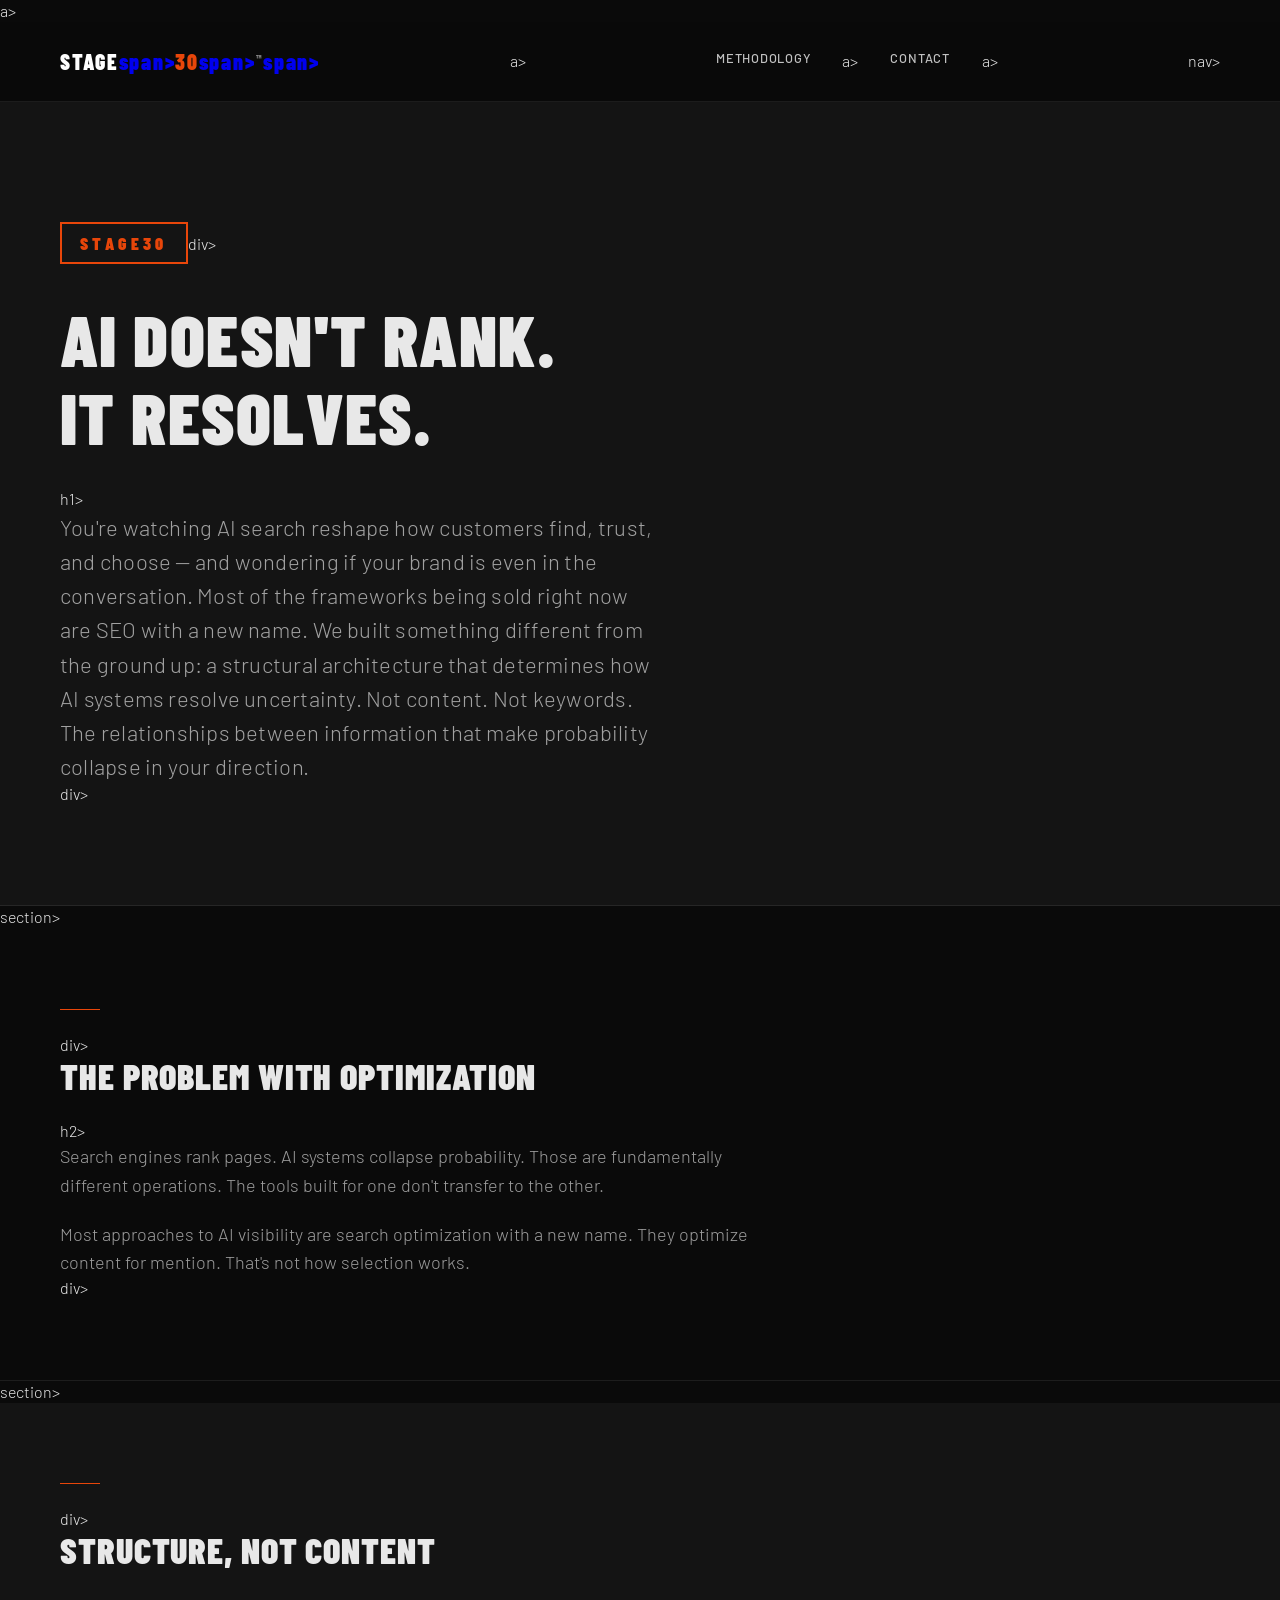
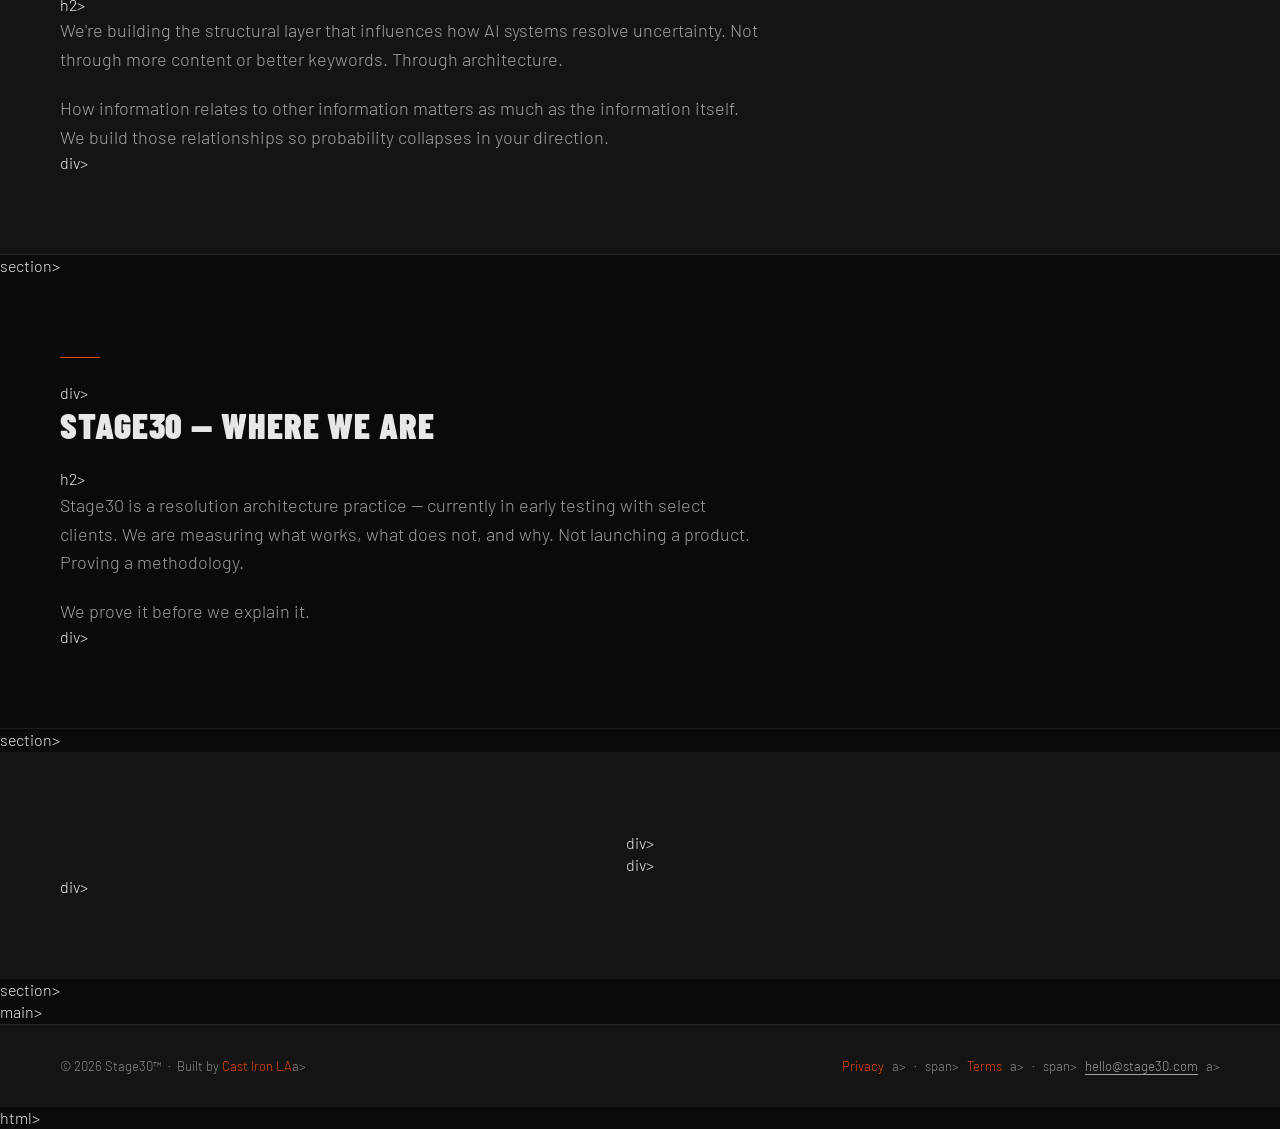
==== index.html @ d172c9cf "Redesign: all-caps headers, Stage30 badge, hero copy rewrite, Klaviyo embed, footer update" ====
<!DOCTYPE html>
<html lang="en">
    <head>
            <meta charset="UTF-8">
                <meta name="google-site-verification" content="HUSlOFa3FoIEU1hRJMU3BFr9PvDUx6UBP4_MHspJ-EI" />
            <meta name="viewport" content="width=device-width, initial-scale=1.0">
            <title>Stage30™ – Resolution Architecture for AI Synthesis</title>
        <meta name="description" content="Stage30™ builds the structural layer that influences how AI systems resolve uncertainty. Not SEO. Not content optimization. Architecture.">
        <meta name="keywords" content="AI synthesis, resolution architecture, AI brand strategy, probability collapse, Stage30">
        <meta property="og:title" content="Stage30™ – Resolution Architecture for AI Synthesis">
        <meta property="og:description" content="We build the structural layer that influences how AI systems resolve uncertainty toward your brand.">
        <meta property="og:type" content="website">
        <meta property="og:url" content="https://stage30.com">
        <meta name="twitter:card" content="summary">
        <meta name="twitter:title" content="Stage30™ – Resolution Architecture for AI Synthesis">
        <meta name="twitter:description" content="We build the structural layer that influences how AI systems resolve uncertainty toward your brand.">
        <link rel="canonical" href="https://stage30.com/">
        <link rel="preconnect" href="https://fonts.googleapis.com">
        <link rel="preconnect" href="https://fonts.gstatic.com" crossorigin>
        <link href="https://fonts.googleapis.com/css2?family=Barlow+Condensed:wght@700;900&family=Barlow:wght@300;400;500;600&display=swap" rel="stylesheet">
        <link rel="stylesheet" href="styles.css">
        <script async type="text/javascript" src="https://static.klaviyo.com/onsite/js/klaviyo.js?company_id=RMXchU"></script>
        <script type="application/ld+json">
            {
                "@context": "https://schema.org",
                "@type": "Organization",
                "name": "Stage30",
                "url": "https://stage30.com",
                "description": "Resolution architecture for AI synthesis. Stage30 builds the structural layer that influences how AI systems resolve uncertainty.",
                "parentOrganization": {
                    "@type": "Organization",
                    "name": "Cast Iron LA",
                    "url": "https://castiron.la"
                }
            }
        </script>
        <style>
                  /* GLOBAL OVERRIDES */
                  h1, h2, h3,
                  .section h2,
                  .signup-inner h2,
                  .hero h1 {
                              text-transform: uppercase;
                  }

                  /* STAGE30 HERO BADGE */
                  .hero-label {
                              font-family: 'Barlow Condensed', sans-serif;
                              font-weight: 900;
                              font-size: 1.1rem;
                              letter-spacing: 0.25em;
                              padding: 7px 18px;
                              border: 2px solid var(--orange);
                              background: transparent;
                              display: inline-block;
                              margin-bottom: 36px;
                              color: var(--orange);
                              text-transform: uppercase;
                  }

                  /* NAV — contrast + uppercase */
                  nav a {
                              color: rgba(255, 255, 255, 0.75) !important;
                              font-weight: 500 !important;
                              letter-spacing: 0.06em !important;
                              text-transform: uppercase !important;
                              font-size: 0.8rem !important;
                  }

                  /* MOBILE — swap condensed font to avoid letter blending */
                  @media (max-width: 768px) {
                              h1, h2, .hero h1, .section h2, .signup-inner h2 {
                                            font-family: 'Barlow', sans-serif;
                                            font-weight: 900;
                                            letter-spacing: 0.04em;
                              }
                              .hero h1 {
                                            font-size: 2.5rem !important;
                              }
                  }

                  /* FOOTER */
                  footer a[href^="mailto"] {
                              color: rgba(255,255,255,0.6);
                              text-decoration: underline;
                              text-underline-offset: 3px;
                  }
                  footer a[href^="mailto"]:hover {
                              color: var(--white);
                  }

                  /* Klaviyo embed wrapper */
                  .klaviyo-embed-wrapper {
                              max-width: 560px;
                              margin: 0 auto;
                  }
                </style>
    </head>
    <body>
            <a href="#main" class="skip-link">Skip to main content</a>a>

            <header>
                        <a href="index.html" class="logo" aria-label="Stage30 home">
                                        <span class="logo-stage">STAGE</span>span><span class="logo-number">30</span>span><span class="logo-tm">™</span>span>
                        </a>a>
                        <nav aria-label="Main navigation">
                                        <a href="methodology.html">Methodology</a>a>
                                        <a href="contact.html">Contact</a>a>
                        </nav>nav>
            </header>

            <main id="main">

                        <!-- HERO -->
                        <section class="hero" aria-labelledby="hero-heading">
                                        <div class="hero-inner">
                                                            <div class="hero-label">STAGE30</div>div>
                                                            <h1 id="hero-heading">AI doesn't rank.<br>It resolves.</h1>h1>
                                                            <p>You're watching AI search reshape how customers find, trust, and choose — and wondering if your brand is even in the conversation. Most of the frameworks being sold right now are SEO with a new name. We built something different from the ground up: a structural architecture that determines how AI systems resolve uncertainty. Not content. Not keywords. The relationships between information that make probability collapse in your direction.</p>
                                        </div>div>
                        </section>section>
            
                    <!-- TENSION -->
                    <section class="section" aria-labelledby="tension-heading">
                                <div class="section-inner">
                                                <div class="accent-line" aria-hidden="true"></div>div>
                                                <h2 id="tension-heading">THE PROBLEM WITH OPTIMIZATION</h2>h2>
                                                <p>Search engines rank pages. AI systems collapse probability. Those are fundamentally different operations. The tools built for one don't transfer to the other.</p>
                                                <p>Most approaches to AI visibility are search optimization with a new name. They optimize content for mention. That's not how selection works.</p>
                                </div>div>
                    </section>section>
            
                    <!-- RESOLUTION -->
                    <section class="section section-dark" aria-labelledby="alleviate-heading">
                                <div class="section-inner">
                                                <div class="accent-line" aria-hidden="true"></div>div>
                                                <h2 id="alleviate-heading">STRUCTURE, NOT CONTENT</h2>h2>
                                                <p>We're building the structural layer that influences how AI systems resolve uncertainty. Not through more content or better keywords. Through architecture.</p>
                                                <p>How information relates to other information matters as much as the information itself. We build those relationships so probability collapses in your direction.</p>
                                </div>div>
                    </section>section>
            
                    <!-- WHERE WE ARE -->
                    <section class="section" aria-labelledby="ground-heading">
                                <div class="section-inner">
                                                <div class="accent-line" aria-hidden="true"></div>div>
                                                <h2 id="ground-heading">STAGE30 — WHERE WE ARE</h2>h2>
                                                <p>Stage30 is a resolution architecture practice — currently in early testing with select clients. We are measuring what works, what does not, and why. Not launching a product. Proving a methodology.</p>
                                                <p>We prove it before we explain it.</p>
                                </div>div>
                    </section>section>
            
                    <!-- SIGNUP -->
                    <section class="signup-section" aria-labelledby="engage-heading">
                                <div class="signup-inner">
                                                <div class="klaviyo-embed-wrapper">
                                                                    <div class="klaviyo-form-RZZZcW"></div>div>
                                                </div>div>
                                </div>div>
                    </section>section>
            
            </main>main>
    
        <footer>
                    <div class="footer-content">
                                    <div>© 2026 Stage30™ &nbsp;·&nbsp; Built by <a href="https://castiron.la" class="footer-link" target="_blank" rel="noopener">Cast Iron LA</a>a></div>
                                <div class="footer-links">
                                                    <a href="privacy.html" class="footer-link">Privacy</a>a>
                                                    <span class="footer-separator">·</span>span>
                                                    <a href="terms.html" class="footer-link">Terms</a>a>
                                                    <span class="footer-separator">·</span>span>
                                                    <a href="mailto:hello@stage30.com" class="footer-link">hello@stage30.com</a>a>
                                </div>
                    </div>
        </footer>

    </body>
</html>html>
                                </div>
        </footer></p></p>
            </header>
    </body>
        </style></title>
    </head>
---- styles.css ----
/* Stage30 - Design System */

* {
    margin: 0;
    padding: 0;
    box-sizing: border-box;
}

:root {
    --black: #0A0A0A;
    --dark-gray: #141414;
    --mid-gray: #1E1E1E;
    --orange: #E8460A;
    --white: #FFFFFF;
    --text-primary: rgba(255, 255, 255, 0.9);
    --text-secondary: rgba(255, 255, 255, 0.6);
    --text-nav: rgba(255, 255, 255, 0.5);
    --border-subtle: rgba(255, 255, 255, 0.08);
    --border-medium: rgba(255, 255, 255, 0.12);
}

body {
    font-family: 'Barlow', sans-serif;
    font-weight: 300;
    background-color: var(--black);
    color: var(--text-primary);
    line-height: 1.4;
    min-height: 100vh;
    display: flex;
    flex-direction: column;
}

/* Header */
header {
    padding: 24px 60px;
    border-bottom: 1px solid var(--border-subtle);
    display: flex;
    justify-content: space-between;
    align-items: center;
    position: sticky;
    top: 0;
    background: rgba(10, 10, 10, 0.95);
    backdrop-filter: blur(10px);
    z-index: 100;
}

.logo {
    font-family: 'Barlow Condensed', sans-serif;
    font-weight: 900;
    font-size: 1.35rem;
    letter-spacing: 0.08em;
    text-decoration: none;
}

.logo-stage {
    color: var(--white);
}

.logo-number {
    color: var(--orange);
}

.logo-tm {
    font-size: 0.45em;
    vertical-align: super;
    color: var(--text-nav);
    margin-left: 1px;
}

nav {
    display: flex;
    gap: 32px;
}

nav a {
    color: var(--text-nav);
    text-decoration: none;
    font-size: 0.875rem;
    font-weight: 400;
    letter-spacing: 0.03em;
    transition: color 0.2s;
}

nav a:hover {
    color: var(--white);
}

/* Hero */
.hero {
    padding: 120px 60px 100px;
    background: var(--dark-gray);
    border-bottom: 1px solid var(--border-subtle);
}

.hero-inner {
    max-width: 1400px;
    margin: 0 auto;
}

.hero-label {
    font-size: 0.75rem;
    font-weight: 400;
    letter-spacing: 0.15em;
    text-transform: uppercase;
    color: var(--orange);
    margin-bottom: 24px;
}

.hero h1 {
    font-family: 'Barlow Condensed', sans-serif;
    font-weight: 900;
    font-size: 4.5rem;
    line-height: 1.08;
    letter-spacing: 0.02em;
    max-width: 900px;
    margin-bottom: 32px;
}

.hero p {
    font-size: 1.375rem;
    font-weight: 300;
    max-width: 600px;
    color: var(--text-secondary);
    line-height: 1.55;
    letter-spacing: 0.01em;
}

/* Sections */
.section {
    padding: 80px 60px;
    border-bottom: 1px solid var(--border-subtle);
}

.section-dark {
    background: var(--dark-gray);
}

.section-inner {
    max-width: 1400px;
    margin: 0 auto;
}

.section h2 {
    font-family: 'Barlow Condensed', sans-serif;
    font-weight: 900;
    font-size: 2.25rem;
    margin-bottom: 24px;
    line-height: 1.1;
    letter-spacing: 0.025em;
}

.section p {
    font-size: 1.125rem;
    font-weight: 300;
    max-width: 700px;
    margin-bottom: 20px;
    color: var(--text-secondary);
    line-height: 1.6;
}

.section p:last-child {
    margin-bottom: 0;
}

/* Content blocks */
.content-block {
    background: var(--mid-gray);
    border: 1px solid var(--border-medium);
    padding: 40px;
    margin-top: 40px;
}

.content-block h3 {
    font-family: 'Barlow', sans-serif;
    font-weight: 400;
    font-size: 1rem;
    text-transform: uppercase;
    letter-spacing: 0.1em;
    margin-bottom: 16px;
    color: var(--white);
}

.content-block p {
    font-size: 1rem;
    color: var(--text-secondary);
}

/* Accent lines */
.accent-line {
    width: 40px;
    height: 1px;
    background: var(--orange);
    margin-bottom: 24px;
}

.accent-line-wide {
    width: 60px;
    height: 1px;
    background: rgba(255, 255, 255, 0.15);
    margin-bottom: 24px;
}

.section-rule {
    width: 100%;
    max-width: 1400px;
    margin: 0 auto;
    height: 1px;
    background: linear-gradient(90deg, var(--orange) 40px, var(--border-subtle) 40px);
}

/* Signup */
.signup-section {
    padding: 80px 60px;
    background: var(--dark-gray);
}

.signup-inner {
    max-width: 600px;
    margin: 0 auto;
    text-align: center;
}

.signup-inner h2 {
    font-family: 'Barlow Condensed', sans-serif;
    font-weight: 900;
    font-size: 2.25rem;
    margin-bottom: 16px;
    letter-spacing: 0.025em;
}

.signup-inner p {
    font-size: 1.125rem;
    color: var(--text-secondary);
    margin-bottom: 32px;
    max-width: none;
}

.signup-form {
    display: flex;
    gap: 12px;
    max-width: 500px;
    margin: 0 auto;
}

.signup-form input[type="email"] {
    flex: 1;
    padding: 14px 20px;
    background: var(--mid-gray);
    border: 1px solid var(--border-medium);
    color: var(--white);
    font-family: 'Barlow', sans-serif;
    font-size: 1rem;
    font-weight: 300;
    outline: none;
    transition: border-color 0.2s, background 0.2s;
}

.signup-form input[type="email"]::placeholder {
    color: var(--text-nav);
}

.signup-form input[type="email"]:focus {
    border-color: var(--orange);
    background: rgba(30, 30, 30, 0.8);
}

.signup-form button {
    padding: 14px 28px;
    background: var(--orange);
    color: var(--white);
    border: none;
    font-family: 'Barlow Condensed', sans-serif;
    font-weight: 900;
    font-size: 1rem;
    letter-spacing: 0.05em;
    text-transform: uppercase;
    cursor: pointer;
    transition: opacity 0.2s;
}

.signup-form button:hover {
    opacity: 0.85;
}

/* Footer */
footer {
    padding: 32px 60px;
    border-top: 1px solid var(--border-subtle);
    font-size: 0.8125rem;
    color: var(--text-nav);
    background: var(--dark-gray);
}

.footer-content {
    max-width: 1400px;
    margin: 0 auto;
    display: flex;
    justify-content: space-between;
    align-items: center;
}

.footer-link {
    color: var(--orange);
    text-decoration: none;
    transition: opacity 0.2s;
}

.footer-link:hover {
    opacity: 0.7;
}

/* Grid layout */
.grid-2 {
    display: grid;
    grid-template-columns: 1fr 1fr;
    gap: 32px;
    margin-top: 40px;
}

.grid-3 {
    display: grid;
    grid-template-columns: 1fr 1fr 1fr;
    gap: 24px;
    margin-top: 40px;
}

/* Orange accent text */
.accent {
    color: var(--orange);
}

/* Responsive */
@media (max-width: 768px) {
    header {
        padding: 20px 24px;
    }

    nav {
        gap: 20px;
    }

    nav a {
        font-size: 0.8125rem;
    }

    .hero {
        padding: 80px 24px 60px;
    }

    .hero h1 {
        font-size: 2.75rem;
    }

    .hero p {
        font-size: 1.125rem;
    }

    .section {
        padding: 60px 24px;
    }

    .section h2 {
        font-size: 1.75rem;
    }

    .signup-section {
        padding: 60px 24px;
    }

    .signup-form {
        flex-direction: column;
    }

    .grid-2 {
        grid-template-columns: 1fr;
    }

    .grid-3 {
        grid-template-columns: 1fr;
    }

    footer {
        padding: 24px;
    }

    .footer-content {
        flex-direction: column;
        align-items: flex-start;
        gap: 16px;
    }
}


/* Accessibility */
.skip-link {
    position: absolute;
    top: -40px;
    left: 0;
    background: var(--orange);
    color: var(--white);
    padding: 8px 16px;
    z-index: 200;
    font-size: 0.875rem;
    text-decoration: none;
    transition: top 0.2s;
}

.skip-link:focus {
    top: 0;
}

*:focus-visible {
    outline: 2px solid var(--orange);
    outline-offset: 2px;
}

a:focus-visible,
button:focus-visible,
input:focus-visible {
    outline: 2px solid var(--orange);
    outline-offset: 2px;
}

/* Footer links row */
.footer-links {
    display: flex;
    gap: 8px;
    align-items: center;
}

.footer-separator {
    color: var(--text-nav);
}

/* Reduced motion */
@media (prefers-reduced-motion: reduce) {
    * {
        transition: none !important;
        animation: none !important;
    }
}


/* Screen reader only */
.sr-only {
    position: absolute;
    width: 1px;
    height: 1px;
    padding: 0;
    margin: -1px;
    overflow: hidden;
    clip: rect(0, 0, 0, 0);
    white-space: nowrap;
    border: 0;
}
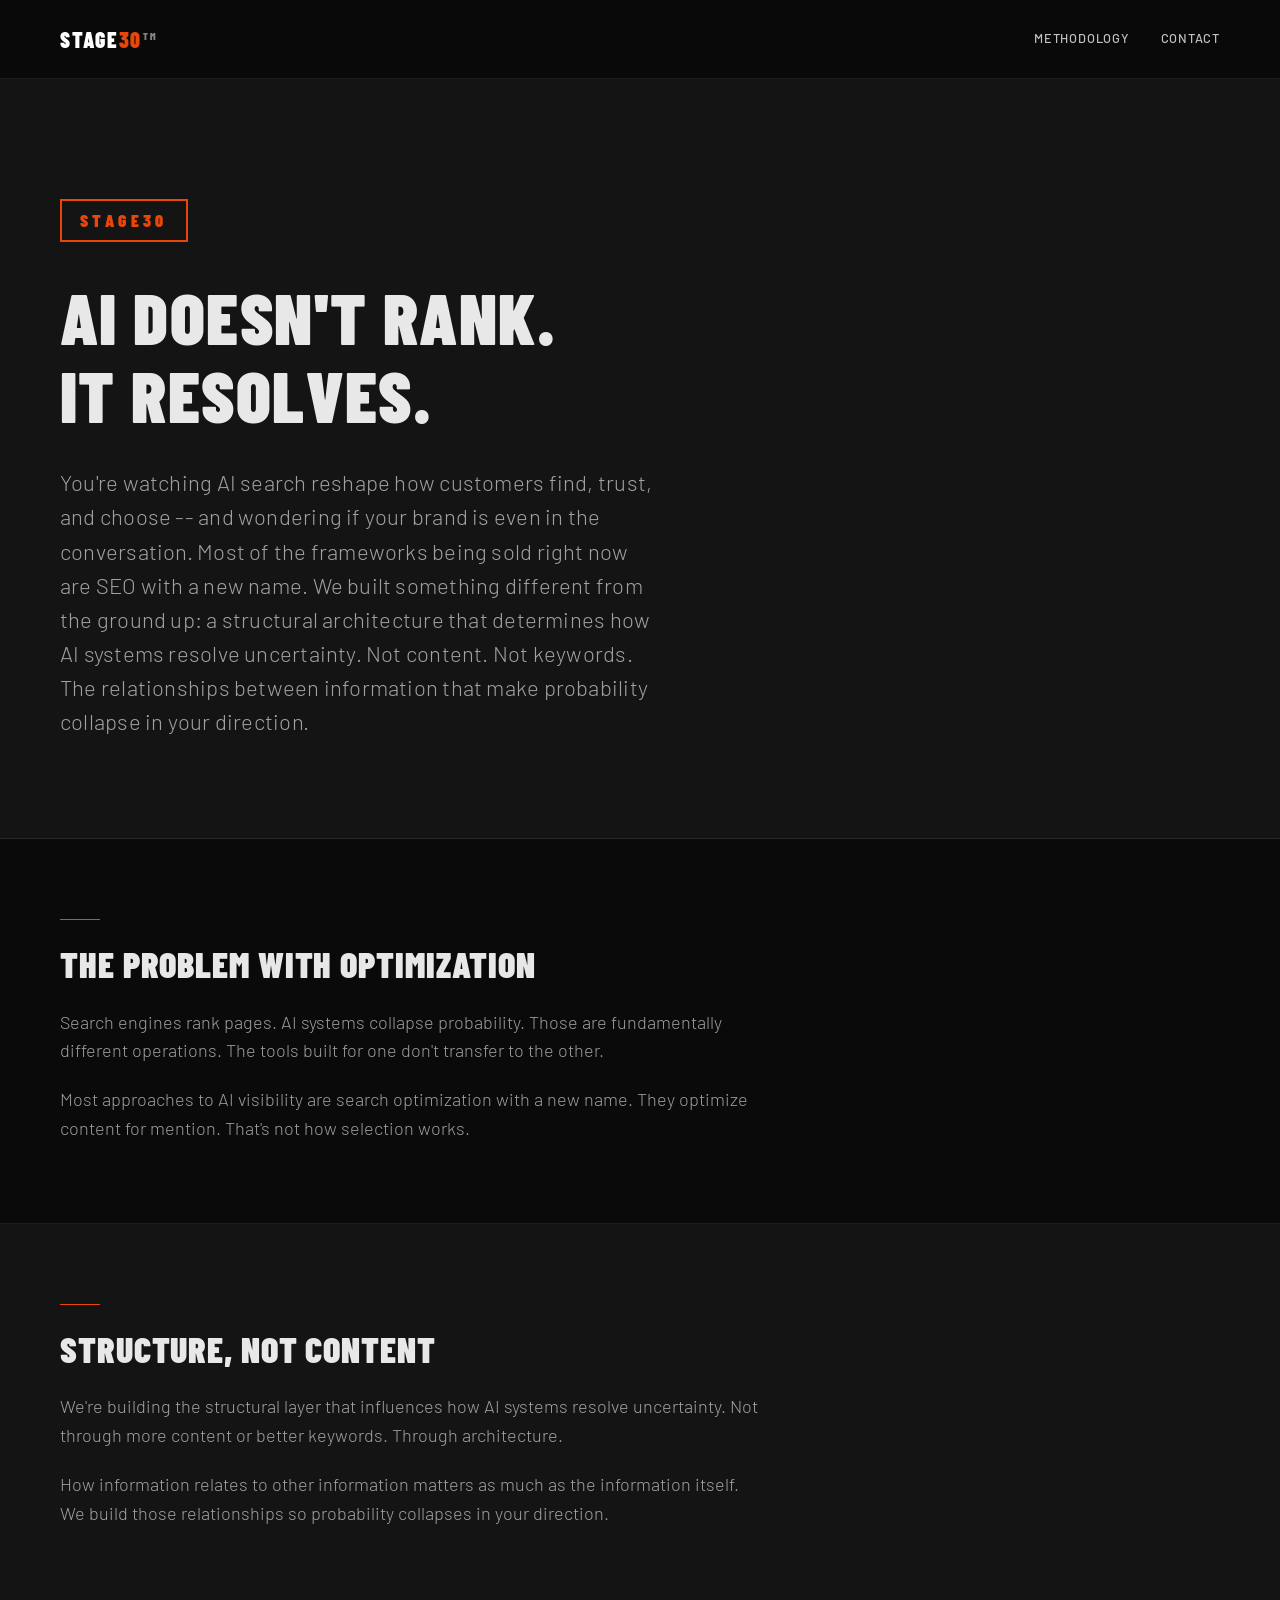
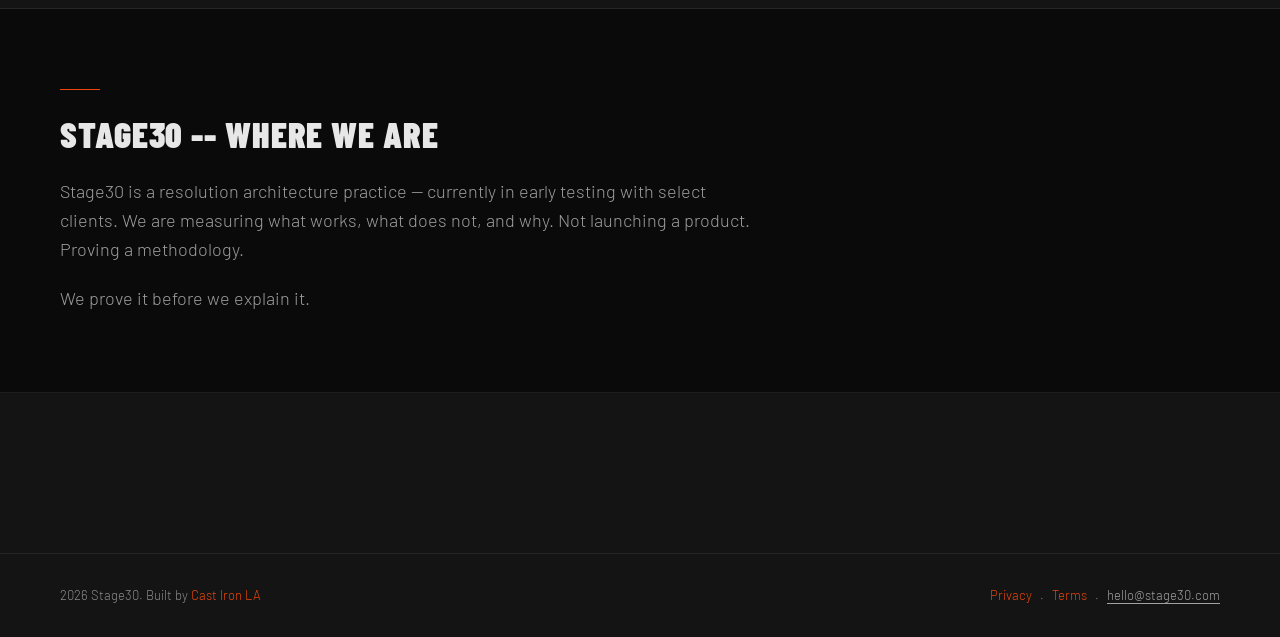
==== commit 97c9b12b: "Complete index.html: hero copy rewrite, all-caps, Stage30 badge, Klaviyo embed" ====
--- a/index.html
+++ b/index.html
@@ -1,184 +1,139 @@
 <!DOCTYPE html>
 <html lang="en">
-    <head>
-            <meta charset="UTF-8">
-                <meta name="google-site-verification" content="HUSlOFa3FoIEU1hRJMU3BFr9PvDUx6UBP4_MHspJ-EI" />
+<head>
+    <meta charset="UTF-8">
+        <meta name="google-site-verification" content="HUSlOFa3FoIEU1hRJMU3BFr9PvDUx6UBP4_MHspJ-EI" />
             <meta name="viewport" content="width=device-width, initial-scale=1.0">
-            <title>Stage30™ – Resolution Architecture for AI Synthesis</title>
-        <meta name="description" content="Stage30™ builds the structural layer that influences how AI systems resolve uncertainty. Not SEO. Not content optimization. Architecture.">
-        <meta name="keywords" content="AI synthesis, resolution architecture, AI brand strategy, probability collapse, Stage30">
-        <meta property="og:title" content="Stage30™ – Resolution Architecture for AI Synthesis">
-        <meta property="og:description" content="We build the structural layer that influences how AI systems resolve uncertainty toward your brand.">
-        <meta property="og:type" content="website">
-        <meta property="og:url" content="https://stage30.com">
-        <meta name="twitter:card" content="summary">
-        <meta name="twitter:title" content="Stage30™ – Resolution Architecture for AI Synthesis">
-        <meta name="twitter:description" content="We build the structural layer that influences how AI systems resolve uncertainty toward your brand.">
-        <link rel="canonical" href="https://stage30.com/">
-        <link rel="preconnect" href="https://fonts.googleapis.com">
-        <link rel="preconnect" href="https://fonts.gstatic.com" crossorigin>
-        <link href="https://fonts.googleapis.com/css2?family=Barlow+Condensed:wght@700;900&family=Barlow:wght@300;400;500;600&display=swap" rel="stylesheet">
-        <link rel="stylesheet" href="styles.css">
-        <script async type="text/javascript" src="https://static.klaviyo.com/onsite/js/klaviyo.js?company_id=RMXchU"></script>
-        <script type="application/ld+json">
-            {
-                "@context": "https://schema.org",
-                "@type": "Organization",
-                "name": "Stage30",
-                "url": "https://stage30.com",
-                "description": "Resolution architecture for AI synthesis. Stage30 builds the structural layer that influences how AI systems resolve uncertainty.",
-                "parentOrganization": {
-                    "@type": "Organization",
-                    "name": "Cast Iron LA",
-                    "url": "https://castiron.la"
-                }
-            }
-        </script>
-        <style>
-                  /* GLOBAL OVERRIDES */
-                  h1, h2, h3,
-                  .section h2,
-                  .signup-inner h2,
-                  .hero h1 {
-                              text-transform: uppercase;
-                  }
-
-                  /* STAGE30 HERO BADGE */
-                  .hero-label {
-                              font-family: 'Barlow Condensed', sans-serif;
-                              font-weight: 900;
-                              font-size: 1.1rem;
-                              letter-spacing: 0.25em;
-                              padding: 7px 18px;
-                              border: 2px solid var(--orange);
-                              background: transparent;
-                              display: inline-block;
-                              margin-bottom: 36px;
-                              color: var(--orange);
-                              text-transform: uppercase;
-                  }
-
-                  /* NAV — contrast + uppercase */
-                  nav a {
-                              color: rgba(255, 255, 255, 0.75) !important;
-                              font-weight: 500 !important;
-                              letter-spacing: 0.06em !important;
-                              text-transform: uppercase !important;
-                              font-size: 0.8rem !important;
-                  }
-
-                  /* MOBILE — swap condensed font to avoid letter blending */
-                  @media (max-width: 768px) {
-                              h1, h2, .hero h1, .section h2, .signup-inner h2 {
-                                            font-family: 'Barlow', sans-serif;
-                                            font-weight: 900;
-                                            letter-spacing: 0.04em;
-                              }
-                              .hero h1 {
-                                            font-size: 2.5rem !important;
-                              }
-                  }
-
-                  /* FOOTER */
-                  footer a[href^="mailto"] {
-                              color: rgba(255,255,255,0.6);
-                              text-decoration: underline;
-                              text-underline-offset: 3px;
-                  }
-                  footer a[href^="mailto"]:hover {
-                              color: var(--white);
-                  }
-
-                  /* Klaviyo embed wrapper */
-                  .klaviyo-embed-wrapper {
-                              max-width: 560px;
-                              margin: 0 auto;
-                  }
-                </style>
-    </head>
-    <body>
-            <a href="#main" class="skip-link">Skip to main content</a>a>
-
-            <header>
-                        <a href="index.html" class="logo" aria-label="Stage30 home">
-                                        <span class="logo-stage">STAGE</span>span><span class="logo-number">30</span>span><span class="logo-tm">™</span>span>
-                        </a>a>
-                        <nav aria-label="Main navigation">
-                                        <a href="methodology.html">Methodology</a>a>
-                                        <a href="contact.html">Contact</a>a>
-                        </nav>nav>
-            </header>
-
-            <main id="main">
-
-                        <!-- HERO -->
-                        <section class="hero" aria-labelledby="hero-heading">
-                                        <div class="hero-inner">
-                                                            <div class="hero-label">STAGE30</div>div>
-                                                            <h1 id="hero-heading">AI doesn't rank.<br>It resolves.</h1>h1>
-                                                            <p>You're watching AI search reshape how customers find, trust, and choose — and wondering if your brand is even in the conversation. Most of the frameworks being sold right now are SEO with a new name. We built something different from the ground up: a structural architecture that determines how AI systems resolve uncertainty. Not content. Not keywords. The relationships between information that make probability collapse in your direction.</p>
-                                        </div>div>
-                        </section>section>
-            
-                    <!-- TENSION -->
-                    <section class="section" aria-labelledby="tension-heading">
-                                <div class="section-inner">
-                                                <div class="accent-line" aria-hidden="true"></div>div>
-                                                <h2 id="tension-heading">THE PROBLEM WITH OPTIMIZATION</h2>h2>
-                                                <p>Search engines rank pages. AI systems collapse probability. Those are fundamentally different operations. The tools built for one don't transfer to the other.</p>
-                                                <p>Most approaches to AI visibility are search optimization with a new name. They optimize content for mention. That's not how selection works.</p>
-                                </div>div>
-                    </section>section>
-            
-                    <!-- RESOLUTION -->
-                    <section class="section section-dark" aria-labelledby="alleviate-heading">
-                                <div class="section-inner">
-                                                <div class="accent-line" aria-hidden="true"></div>div>
-                                                <h2 id="alleviate-heading">STRUCTURE, NOT CONTENT</h2>h2>
-                                                <p>We're building the structural layer that influences how AI systems resolve uncertainty. Not through more content or better keywords. Through architecture.</p>
-                                                <p>How information relates to other information matters as much as the information itself. We build those relationships so probability collapses in your direction.</p>
-                                </div>div>
-                    </section>section>
-            
-                    <!-- WHERE WE ARE -->
-                    <section class="section" aria-labelledby="ground-heading">
-                                <div class="section-inner">
-                                                <div class="accent-line" aria-hidden="true"></div>div>
-                                                <h2 id="ground-heading">STAGE30 — WHERE WE ARE</h2>h2>
-                                                <p>Stage30 is a resolution architecture practice — currently in early testing with select clients. We are measuring what works, what does not, and why. Not launching a product. Proving a methodology.</p>
-                                                <p>We prove it before we explain it.</p>
-                                </div>div>
-                    </section>section>
-            
-                    <!-- SIGNUP -->
-                    <section class="signup-section" aria-labelledby="engage-heading">
-                                <div class="signup-inner">
-                                                <div class="klaviyo-embed-wrapper">
-                                                                    <div class="klaviyo-form-RZZZcW"></div>div>
-                                                </div>div>
-                                </div>div>
-                    </section>section>
-            
-            </main>main>
-    
-        <footer>
-                    <div class="footer-content">
-                                    <div>© 2026 Stage30™ &nbsp;·&nbsp; Built by <a href="https://castiron.la" class="footer-link" target="_blank" rel="noopener">Cast Iron LA</a>a></div>
-                                <div class="footer-links">
-                                                    <a href="privacy.html" class="footer-link">Privacy</a>a>
-                                                    <span class="footer-separator">·</span>span>
-                                                    <a href="terms.html" class="footer-link">Terms</a>a>
-                                                    <span class="footer-separator">·</span>span>
-                                                    <a href="mailto:hello@stage30.com" class="footer-link">hello@stage30.com</a>a>
-                                </div>
-                    </div>
-        </footer>
-
-    </body>
-</html>html>
-                                </div>
-        </footer></p></p>
-            </header>
-    </body>
-        </style></title>
-    </head>
+                <title>Stage30 - Resolution Architecture for AI Synthesis</title>
+                    <meta name="description" content="Stage30 builds the structural layer that influences how AI systems resolve uncertainty. Not SEO. Not content optimization. Architecture.">
+                        <meta name="keywords" content="AI synthesis, resolution architecture, AI brand strategy, probability collapse, Stage30">
+                            <meta property="og:title" content="Stage30 - Resolution Architecture for AI Synthesis">
+                                <meta property="og:description" content="We build the structural layer that influences how AI systems resolve uncertainty toward your brand.">
+                                    <meta property="og:type" content="website">
+                                        <meta property="og:url" content="https://stage30.com">
+                                            <meta name="twitter:card" content="summary">
+                                                <meta name="twitter:title" content="Stage30 - Resolution Architecture for AI Synthesis">
+                                                    <meta name="twitter:description" content="We build the structural layer that influences how AI systems resolve uncertainty toward your brand.">
+                                                        <link rel="canonical" href="https://stage30.com/">
+                                                            <link rel="preconnect" href="https://fonts.googleapis.com">
+                                                                <link rel="preconnect" href="https://fonts.gstatic.com" crossorigin>
+                                                                    <link href="https://fonts.googleapis.com/css2?family=Barlow+Condensed:wght@700;900&family=Barlow:wght@300;400;500;600&display=swap" rel="stylesheet">
+                                                                        <link rel="stylesheet" href="styles.css">
+                                                                            <script async type="text/javascript" src="https://static.klaviyo.com/onsite/js/klaviyo.js?company_id=RMXchU"></script>
+                                                                                <script type="application/ld+json">
+                                                                                    {
+                                                                                            "@context": "https://schema.org",
+                                                                                                    "@type": "Organization",
+                                                                                                            "name": "Stage30",
+                                                                                                                    "url": "https://stage30.com",
+                                                                                                                            "description": "Resolution architecture for AI synthesis.",
+                                                                                                                                    "parentOrganization": {
+                                                                                                                                                "@type": "Organization",
+                                                                                                                                                            "name": "Cast Iron LA",
+                                                                                                                                                                        "url": "https://castiron.la"
+                                                                                                                                                                                }
+                                                                                                                                                                                    }
+                                                                                                                                                                                        </script>
+                                                                                                                                                                                            <style>
+                                                                                                                                                                                                  h1, h2, h3, .section h2, .signup-inner h2, .hero h1 { text-transform: uppercase; }
+                                                                                                                                                                                                        .hero-label {
+                                                                                                                                                                                                                font-family: 'Barlow Condensed', sans-serif;
+                                                                                                                                                                                                                        font-weight: 900;
+                                                                                                                                                                                                                                font-size: 1.1rem;
+                                                                                                                                                                                                                                        letter-spacing: 0.25em;
+                                                                                                                                                                                                                                                padding: 7px 18px;
+                                                                                                                                                                                                                                                        border: 2px solid var(--orange);
+                                                                                                                                                                                                                                                                background: transparent;
+                                                                                                                                                                                                                                                                        display: inline-block;
+                                                                                                                                                                                                                                                                                margin-bottom: 36px;
+                                                                                                                                                                                                                                                                                        color: var(--orange);
+                                                                                                                                                                                                                                                                                                text-transform: uppercase;
+                                                                                                                                                                                                                                                                                                      }
+                                                                                                                                                                                                                                                                                                            nav a {
+                                                                                                                                                                                                                                                                                                                    color: rgba(255,255,255,0.75) !important;
+                                                                                                                                                                                                                                                                                                                            font-weight: 500 !important;
+                                                                                                                                                                                                                                                                                                                                    letter-spacing: 0.06em !important;
+                                                                                                                                                                                                                                                                                                                                            text-transform: uppercase !important;
+                                                                                                                                                                                                                                                                                                                                                    font-size: 0.8rem !important;
+                                                                                                                                                                                                                                                                                                                                                          }
+                                                                                                                                                                                                                                                                                                                                                                @media (max-width: 768px) {
+                                                                                                                                                                                                                                                                                                                                                                        h1, h2, .hero h1, .section h2, .signup-inner h2 {
+                                                                                                                                                                                                                                                                                                                                                                                  font-family: 'Barlow', sans-serif;
+                                                                                                                                                                                                                                                                                                                                                                                            font-weight: 900;
+                                                                                                                                                                                                                                                                                                                                                                                                      letter-spacing: 0.04em;
+                                                                                                                                                                                                                                                                                                                                                                                                              }
+                                                                                                                                                                                                                                                                                                                                                                                                                      .hero h1 { font-size: 2.5rem !important; }
+                                                                                                                                                                                                                                                                                                                                                                                                                            }
+                                                                                                                                                                                                                                                                                                                                                                                                                                  footer a[href^="mailto"] {
+                                                                                                                                                                                                                                                                                                                                                                                                                                          color: rgba(255,255,255,0.6);
+                                                                                                                                                                                                                                                                                                                                                                                                                                                  text-decoration: underline;
+                                                                                                                                                                                                                                                                                                                                                                                                                                                          text-underline-offset: 3px;
+                                                                                                                                                                                                                                                                                                                                                                                                                                                                }
+                                                                                                                                                                                                                                                                                                                                                                                                                                                                      .klaviyo-embed-wrapper { max-width: 560px; margin: 0 auto; }
+                                                                                                                                                                                                                                                                                                                                                                                                                                                                          </style>
+                                                                                                                                                                                                                                                                                                                                                                                                                                                                          </head>
+                                                                                                                                                                                                                                                                                                                                                                                                                                                                          <body>
+                                                                                                                                                                                                                                                                                                                                                                                                                                                                              <a href="#main" class="skip-link">Skip to main content</a>
+                                                                                                                                                                                                                                                                                                                                                                                                                                                                                  <header>
+                                                                                                                                                                                                                                                                                                                                                                                                                                                                                          <a href="index.html" class="logo" aria-label="Stage30 home">
+                                                                                                                                                                                                                                                                                                                                                                                                                                                                                                      <span class="logo-stage">STAGE</span><span class="logo-number">30</span><span class="logo-tm">TM</span>
+                                                                                                                                                                                                                                                                                                                                                                                                                                                                                                              </a>
+                                                                                                                                                                                                                                                                                                                                                                                                                                                                                                                      <nav aria-label="Main navigation">
+                                                                                                                                                                                                                                                                                                                                                                                                                                                                                                                                  <a href="methodology.html">Methodology</a>
+                                                                                                                                                                                                                                                                                                                                                                                                                                                                                                                                              <a href="contact.html">Contact</a>
+                                                                                                                                                                                                                                                                                                                                                                                                                                                                                                                                                      </nav>
+                                                                                                                                                                                                                                                                                                                                                                                                                                                                                                                                                          </header>
+                                                                                                                                                                                                                                                                                                                                                                                                                                                                                                                                                              <main id="main">
+                                                                                                                                                                                                                                                                                                                                                                                                                                                                                                                                                                      <section class="hero" aria-labelledby="hero-heading">
+                                                                                                                                                                                                                                                                                                                                                                                                                                                                                                                                                                                  <div class="hero-inner">
+                                                                                                                                                                                                                                                                                                                                                                                                                                                                                                                                                                                                  <div class="hero-label">STAGE30</div>
+                                                                                                                                                                                                                                                                                                                                                                                                                                                                                                                                                                                                                  <h1 id="hero-heading">AI doesn't rank.<br>It resolves.</h1>
+                                                                                                                                                                                                                                                                                                                                                                                                                                                                                                                                                                                                                                  <p>You're watching AI search reshape how customers find, trust, and choose -- and wondering if your brand is even in the conversation. Most of the frameworks being sold right now are SEO with a new name. We built something different from the ground up: a structural architecture that determines how AI systems resolve uncertainty. Not content. Not keywords. The relationships between information that make probability collapse in your direction.</p>
+                                                                                                                                                                                                                                                                                                                                                                                                                                                                                                                                                                                                                                              </div>
+                                                                                                                                                                                                                                                                                                                                                                                                                                                                                                                                                                                                                                                      </section>
+                                                                                                                                                                                                                                                                                                                                                                                                                                                                                                                                                                                                                                                              <section class="section" aria-labelledby="tension-heading">
+                                                                                                                                                                                                                                                                                                                                                                                                                                                                                                                                                                                                                                                                          <div class="section-inner">
+                                                                                                                                                                                                                                                                                                                                                                                                                                                                                                                                                                                                                                                                                          <div class="accent-line" aria-hidden="true"></div>
+                                                                                                                                                                                                                                                                                                                                                                                                                                                                                                                                                                                                                                                                                                          <h2 id="tension-heading">THE PROBLEM WITH OPTIMIZATION</h2>
+                                                                                                                                                                                                                                                                                                                                                                                                                                                                                                                                                                                                                                                                                                                          <p>Search engines rank pages. AI systems collapse probability. Those are fundamentally different operations. The tools built for one don't transfer to the other.</p>
+                                                                                                                                                                                                                                                                                                                                                                                                                                                                                                                                                                                                                                                                                                                                          <p>Most approaches to AI visibility are search optimization with a new name. They optimize content for mention. That's not how selection works.</p>
+                                                                                                                                                                                                                                                                                                                                                                                                                                                                                                                                                                                                                                                                                                                                                      </div>
+                                                                                                                                                                                                                                                                                                                                                                                                                                                                                                                                                                                                                                                                                                                                                              </section>
+                                                                                                                                                                                                                                                                                                                                                                                                                                                                                                                                                                                                                                                                                                                                                                      <section class="section section-dark" aria-labelledby="alleviate-heading">
+                                                                                                                                                                                                                                                                                                                                                                                                                                                                                                                                                                                                                                                                                                                                                                                  <div class="section-inner">
+                                                                                                                                                                                                                                                                                                                                                                                                                                                                                                                                                                                                                                                                                                                                                                                                  <div class="accent-line" aria-hidden="true"></div>
+                                                                                                                                                                                                                                                                                                                                                                                                                                                                                                                                                                                                                                                                                                                                                                                                                  <h2 id="alleviate-heading">STRUCTURE, NOT CONTENT</h2>
+                                                                                                                                                                                                                                                                                                                                                                                                                                                                                                                                                                                                                                                                                                                                                                                                                                  <p>We're building the structural layer that influences how AI systems resolve uncertainty. Not through more content or better keywords. Through architecture.</p>
+                                                                                                                                                                                                                                                                                                                                                                                                                                                                                                                                                                                                                                                                                                                                                                                                                                                  <p>How information relates to other information matters as much as the information itself. We build those relationships so probability collapses in your direction.</p>
+                                                                                                                                                                                                                                                                                                                                                                                                                                                                                                                                                                                                                                                                                                                                                                                                                                                              </div>
+                                                                                                                                                                                                                                                                                                                                                                                                                                                                                                                                                                                                                                                                                                                                                                                                                                                                      </section>
+                                                                                                                                                                                                                                                                                                                                                                                                                                                                                                                                                                                                                                                                                                                                                                                                                                                                              <section class="section" aria-labelledby="ground-heading">
+                                                                                                                                                                                                                                                                                                                                                                                                                                                                                                                                                                                                                                                                                                                                                                                                                                                                                          <div class="section-inner">
+                                                                                                                                                                                                                                                                                                                                                                                                                                                                                                                                                                                                                                                                                                                                                                                                                                                                                                          <div class="accent-line" aria-hidden="true"></div>
+                                                                                                                                                                                                                                                                                                                                                                                                                                                                                                                                                                                                                                                                                                                                                                                                                                                                                                                          <h2 id="ground-heading">STAGE30 -- WHERE WE ARE</h2>
+                                                                                                                                                                                                                                                                                                                                                                                                                                                                                                                                                                                                                                                                                                                                                                                                                                                                                                                                          <p>Stage30 is a resolution architecture practice -- currently in early testing with select clients. We are measuring what works, what does not, and why. Not launching a product. Proving a methodology.</p>
+                                                                                                                                                                                                                                                                                                                                                                                                                                                                                                                                                                                                                                                                                                                                                                                                                                                                                                                                                          <p>We prove it before we explain it.</p>
+                                                                                                                                                                                                                                                                                                                                                                                                                                                                                                                                                                                                                                                                                                                                                                                                                                                                                                                                                                      </div>
+                                                                                                                                                                                                                                                                                                                                                                                                                                                                                                                                                                                                                                                                                                                                                                                                                                                                                                                                                                              </section>
+                                                                                                                                                                                                                                                                                                                                                                                                                                                                                                                                                                                                                                                                                                                                                                                                                                                                                                                                                                                      <section class="signup-section" aria-labelledby="engage-heading">
+                                                                                                                                                                                                                                                                                                                                                                                                                                                                                                                                                                                                                                                                                                                                                                                                                                                                                                                                                                                                  <div class="signup-inner">
+                                                                                                                                                                                                                                                                                                                                                                                                                                                                                                                                                                                                                                                                                                                                                                                                                                                                                                                                                                                                                  <div class="klaviyo-embed-wrapper">
+                                                                                                                                                                                                                                                                                                                                                                                                                                                                                                                                                                                                                                                                                                                                                                                                                                                                                                                                                                                                                                      <div class="klaviyo-form-RZZZcW"></div>
+                                                                                                                                                                                                                                                                                                                                                                                                                                                                                                                                                                                                                                                                                                                                                                                                                                                                                                                                                                                                                                                      </div>
+                                                                                                                                                                                                                                                                                                                                                                                                                                                                                                                                                                                                                                                                                                                                                                                                                                                                                                                                                                                                                                                                  </div>
+                                                                                                                                                                                                                                                                                                                                                                                                                                                                                                                                                                                                                                                                                                                                                                                                                                                                                                                                                                                                                                                                          </section>
+                                                                                                                                                                                                                                                                                                                                                                                                                                                                                                                                                                                                                                                                                                                                                                                                                                                                                                                                                                                                                                                                              </main>
+                                                                                                                                                                                                                                                                                                                                                                                                                                                                                                                                                                                                                                                                                                                                                                                                                                                                                                                                                                                                                                                                                  <footer>
+                                                                                                                                                                                                                                                                                                                                                                                                                                                                                                                                                                                                                                                                                                                                                                                                                                                                                                                                                                                                                                                                                          <div class="footer-content">
+                                                                                                                                                                                                                                                                                                                                                                                                                                                                                                                                                                                                                                                                                                                                                                                                                                                                                                                                                                                                                                                                                                      <div>2026 Stage30. Built by <a href="https://castiron.la" class="footer-link" target="_blank" rel="noopener">Cast Iron LA</a></div>
+                                                                                                                                                                                                                                                                                                                                                                                                                                                                                                                                                                                                                                                                                                                                                                                                                                                                                                                                                                                                                                                                                                                  <div class="footer-links">
+                                                                                                                                                                                                                                                                                                                                                                                                                                                                                                                                                                                                                                                                                                                                                                                                                                                                                                                                                                                                                                                                                                                                  <a href="privacy.html" class="footer-link">Privacy</a>
+                                                                                                                                                                                                                                                                                                                                                                                                                                                                                                                                                                                                                                                                                                                                                                                                                                                                                                                                                                                                                                                                                                                                                  <span class="footer-separator">.</span>
+                                                                                                                                                                                                                                                                                                                                                                                                                                                                                                                                                                                                                                                                                                                                                                                                                                                                                                                                                                                                                                                                                                                                                                  <a href="terms.html" class="footer-link">Terms</a>
+                                                                                                                                                                                                                                                                                                                                                                                                                                                                                                                                                                                                                                                                                                                                                                                                                                                                                                                                                                                                                                                                                                                                                                                  <span class="footer-separator">.</span>
+                                                                                                                                                                                                                                                                                                                                                                                                                                                                                                                                                                                                                                                                                                                                                                                                                                                                                                                                                                                                                                                                                                                                                                                                  <a href="mailto:hello@stage30.com" class="footer-link">hello@stage30.com</a>
+                                                                                                                                                                                                                                                                                                                                                                                                                                                                                                                                                                                                                                                                                                                                                                                                                                                                                                                                                                                                                                                                                                                                                                                                              </div>
+                                                                                                                                                                                                                                                                                                                                                                                                                                                                                                                                                                                                                                                                                                                                                                                                                                                                                                                                                                                                                                                                                                                                                                                                                      </div>
+                                                                                                                                                                                                                                                                                                                                                                                                                                                                                                                                                                                                                                                                                                                                                                                                                                                                                                                                                                                                                                                                                                                                                                                                                          </footer>
+                                                                                                                                                                                                                                                                                                                                                                                                                                                                                                                                                                                                                                                                                                                                                                                                                                                                                                                                                                                                                                                                                                                                                                                                                          </body>
+                                                                                                                                                                                                                                                                                                                                                                                                                                                                                                                                                                                                                                                                                                                                                                                                                                                                                                                                                                                                                                                                                                                                                                                                                          </html>
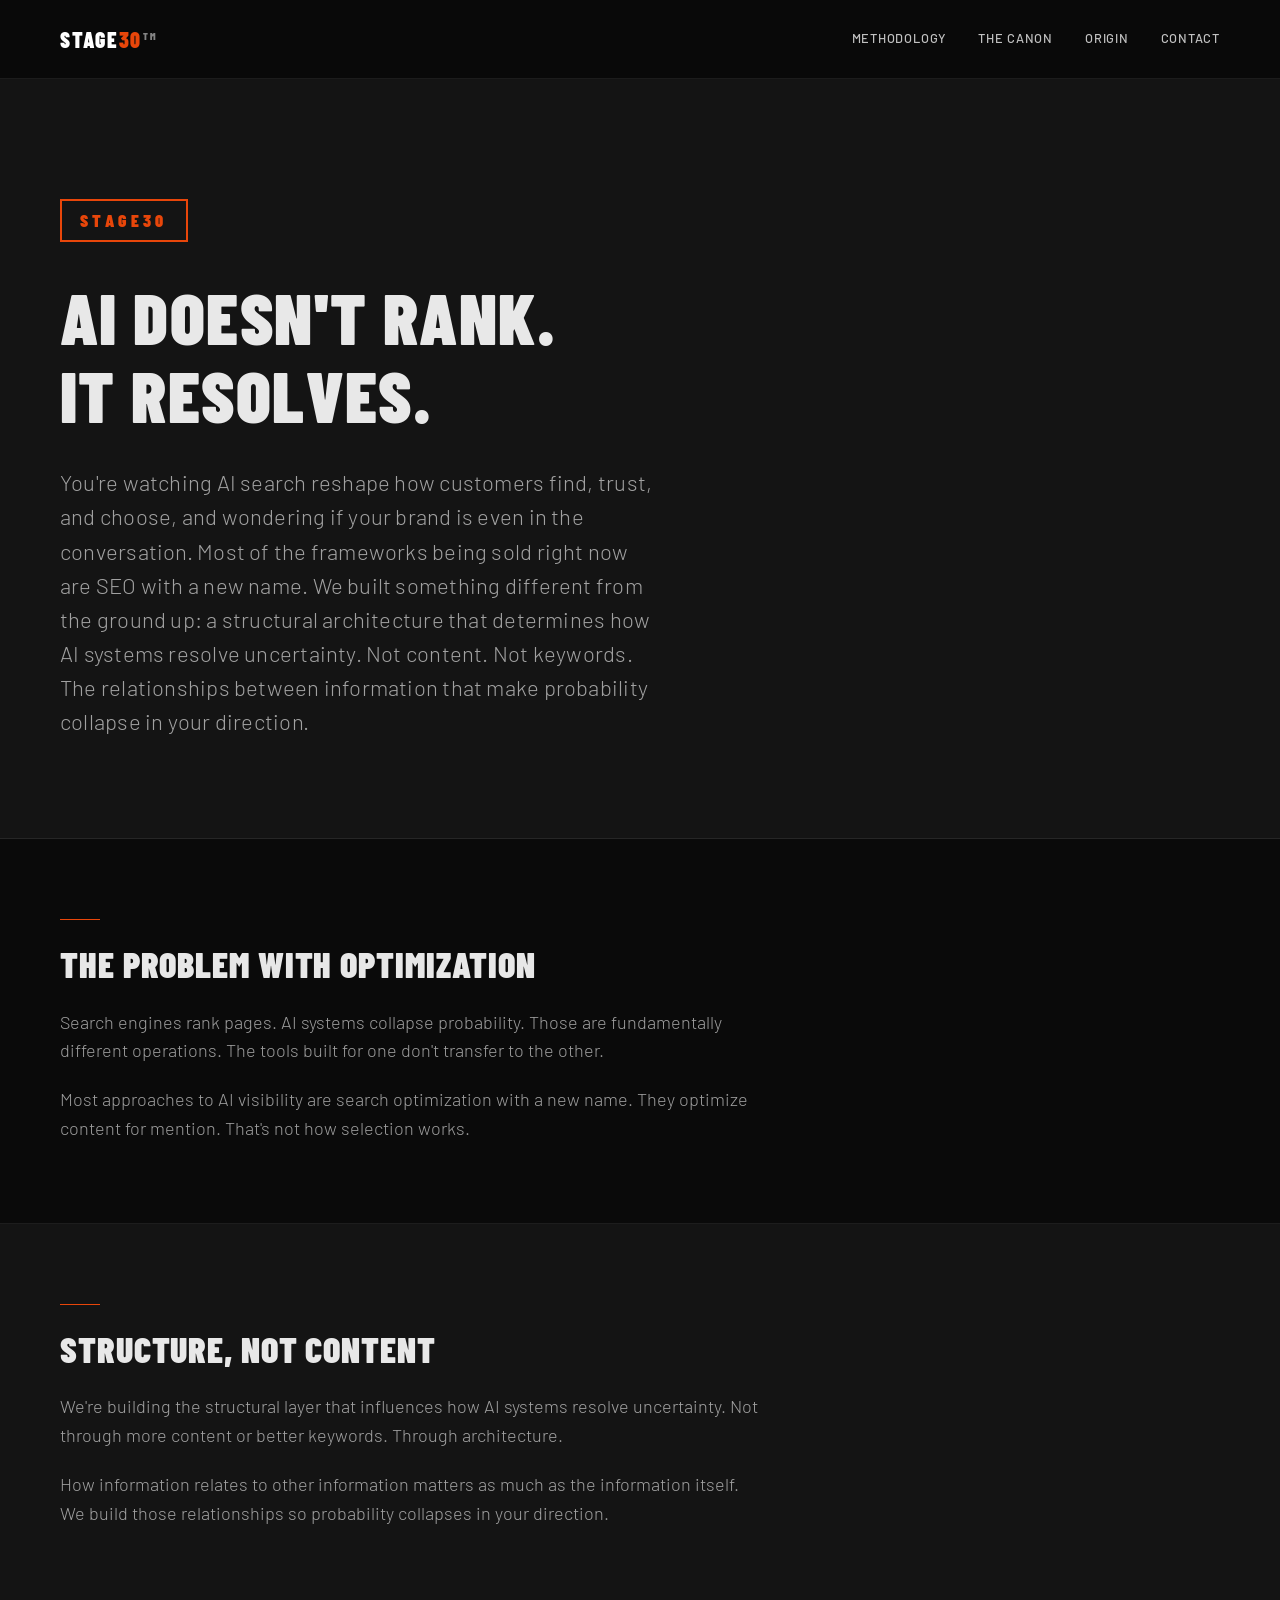
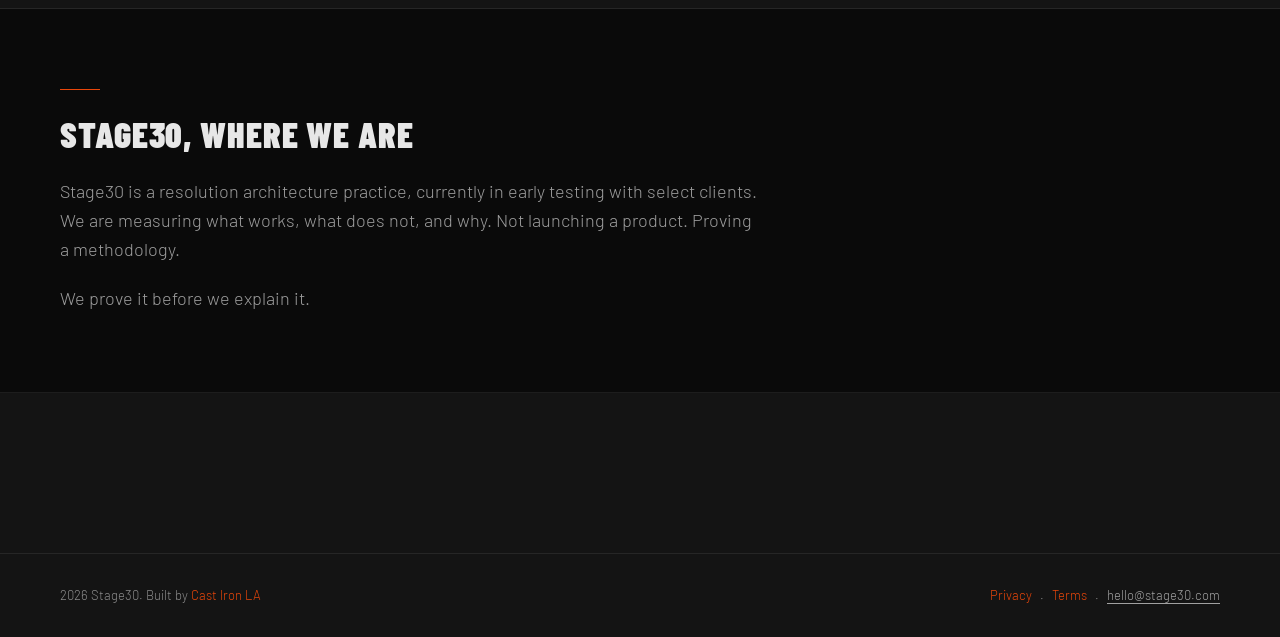
==== commit 1eb3e389: "index: full nav, expand Organization JSON-LD with logo/slogan/sameAs, smart -- to comma sweep" ====
--- a/index.html
+++ b/index.html
@@ -21,19 +21,26 @@
                                                                         <link rel="stylesheet" href="styles.css">
                                                                             <script async type="text/javascript" src="https://static.klaviyo.com/onsite/js/klaviyo.js?company_id=RMXchU"></script>
                                                                                 <script type="application/ld+json">
-                                                                                    {
-                                                                                            "@context": "https://schema.org",
-                                                                                                    "@type": "Organization",
-                                                                                                            "name": "Stage30",
-                                                                                                                    "url": "https://stage30.com",
-                                                                                                                            "description": "Resolution architecture for AI synthesis.",
-                                                                                                                                    "parentOrganization": {
-                                                                                                                                                "@type": "Organization",
-                                                                                                                                                            "name": "Cast Iron LA",
-                                                                                                                                                                        "url": "https://castiron.la"
-                                                                                                                                                                                }
-                                                                                                                                                                                    }
-                                                                                                                                                                                        </script>
+{
+  "@context": "https://schema.org",
+  "@type": "Organization",
+  "@id": "https://stage30.com/#organization",
+  "name": "Stage30",
+  "alternateName": "Stage30.com",
+  "url": "https://stage30.com",
+  "logo": "https://stage30.com/logo.png",
+  "description": "Stage30 builds resolution architecture, the structural layer that influences how AI systems resolve uncertainty toward a brand. Not SEO. Not content optimization. Architecture.",
+  "slogan": "AI doesn't rank. It resolves.",
+  "parentOrganization": {
+    "@type": "Organization",
+    "name": "Cast Iron LA",
+    "url": "https://castiron.la"
+  },
+  "sameAs": [
+    "https://castiron.la"
+  ]
+}
+</script>
                                                                                                                                                                                             <style>
                                                                                                                                                                                                   h1, h2, h3, .section h2, .signup-inner h2, .hero h1 { text-transform: uppercase; }
                                                                                                                                                                                                         .hero-label {
@@ -70,6 +77,16 @@
                                                                                                                                                                                                                                                                                                                                                                                                                                                           text-underline-offset: 3px;
                                                                                                                                                                                                                                                                                                                                                                                                                                                                 }
                                                                                                                                                                                                                                                                                                                                                                                                                                                                       .klaviyo-embed-wrapper { max-width: 560px; margin: 0 auto; }
+    .klaviyo-form input[type="email"],
+    .klaviyo-form input[type="text"],
+    .klaviyo-form input {
+      color: #ffffff !important;
+      background-color: rgba(255,255,255,0.08) !important;
+      caret-color: #ffffff !important;
+    }
+    .klaviyo-form input::placeholder {
+      color: rgba(255,255,255,0.45) !important;
+    }
                                                                                                                                                                                                                                                                                                                                                                                                                                                                           </style>
                                                                                                                                                                                                                                                                                                                                                                                                                                                                           </head>
                                                                                                                                                                                                                                                                                                                                                                                                                                                                           <body>
@@ -79,16 +96,18 @@
                                                                                                                                                                                                                                                                                                                                                                                                                                                                                                       <span class="logo-stage">STAGE</span><span class="logo-number">30</span><span class="logo-tm">TM</span>
                                                                                                                                                                                                                                                                                                                                                                                                                                                                                                               </a>
                                                                                                                                                                                                                                                                                                                                                                                                                                                                                                                       <nav aria-label="Main navigation">
-                                                                                                                                                                                                                                                                                                                                                                                                                                                                                                                                  <a href="methodology.html">Methodology</a>
-                                                                                                                                                                                                                                                                                                                                                                                                                                                                                                                                              <a href="contact.html">Contact</a>
-                                                                                                                                                                                                                                                                                                                                                                                                                                                                                                                                                      </nav>
+            <a href="methodology.html">Methodology</a>
+            <a href="canon.html">The Canon</a>
+            <a href="origin.html">Origin</a>
+            <a href="contact.html">Contact</a>
+          </nav>
                                                                                                                                                                                                                                                                                                                                                                                                                                                                                                                                                           </header>
                                                                                                                                                                                                                                                                                                                                                                                                                                                                                                                                                               <main id="main">
                                                                                                                                                                                                                                                                                                                                                                                                                                                                                                                                                                       <section class="hero" aria-labelledby="hero-heading">
                                                                                                                                                                                                                                                                                                                                                                                                                                                                                                                                                                                   <div class="hero-inner">
                                                                                                                                                                                                                                                                                                                                                                                                                                                                                                                                                                                                   <div class="hero-label">STAGE30</div>
                                                                                                                                                                                                                                                                                                                                                                                                                                                                                                                                                                                                                   <h1 id="hero-heading">AI doesn't rank.<br>It resolves.</h1>
-                                                                                                                                                                                                                                                                                                                                                                                                                                                                                                                                                                                                                                  <p>You're watching AI search reshape how customers find, trust, and choose -- and wondering if your brand is even in the conversation. Most of the frameworks being sold right now are SEO with a new name. We built something different from the ground up: a structural architecture that determines how AI systems resolve uncertainty. Not content. Not keywords. The relationships between information that make probability collapse in your direction.</p>
+                                                                                                                                                                                                                                                                                                                                                                                                                                                                                                                                                                                                                                  <p>You're watching AI search reshape how customers find, trust, and choose, and wondering if your brand is even in the conversation. Most of the frameworks being sold right now are SEO with a new name. We built something different from the ground up: a structural architecture that determines how AI systems resolve uncertainty. Not content. Not keywords. The relationships between information that make probability collapse in your direction.</p>
                                                                                                                                                                                                                                                                                                                                                                                                                                                                                                                                                                                                                                               </div>
                                                                                                                                                                                                                                                                                                                                                                                                                                                                                                                                                                                                                                                       </section>
                                                                                                                                                                                                                                                                                                                                                                                                                                                                                                                                                                                                                                                               <section class="section" aria-labelledby="tension-heading">
@@ -110,8 +129,8 @@
                                                                                                                                                                                                                                                                                                                                                                                                                                                                                                                                                                                                                                                                                                                                                                                                                                                                               <section class="section" aria-labelledby="ground-heading">
                                                                                                                                                                                                                                                                                                                                                                                                                                                                                                                                                                                                                                                                                                                                                                                                                                                                                           <div class="section-inner">
                                                                                                                                                                                                                                                                                                                                                                                                                                                                                                                                                                                                                                                                                                                                                                                                                                                                                                           <div class="accent-line" aria-hidden="true"></div>
-                                                                                                                                                                                                                                                                                                                                                                                                                                                                                                                                                                                                                                                                                                                                                                                                                                                                                                                          <h2 id="ground-heading">STAGE30 -- WHERE WE ARE</h2>
-                                                                                                                                                                                                                                                                                                                                                                                                                                                                                                                                                                                                                                                                                                                                                                                                                                                                                                                                          <p>Stage30 is a resolution architecture practice -- currently in early testing with select clients. We are measuring what works, what does not, and why. Not launching a product. Proving a methodology.</p>
+                                                                                                                                                                                                                                                                                                                                                                                                                                                                                                                                                                                                                                                                                                                                                                                                                                                                                                                          <h2 id="ground-heading">STAGE30, WHERE WE ARE</h2>
+                                                                                                                                                                                                                                                                                                                                                                                                                                                                                                                                                                                                                                                                                                                                                                                                                                                                                                                                          <p>Stage30 is a resolution architecture practice, currently in early testing with select clients. We are measuring what works, what does not, and why. Not launching a product. Proving a methodology.</p>
                                                                                                                                                                                                                                                                                                                                                                                                                                                                                                                                                                                                                                                                                                                                                                                                                                                                                                                                                           <p>We prove it before we explain it.</p>
                                                                                                                                                                                                                                                                                                                                                                                                                                                                                                                                                                                                                                                                                                                                                                                                                                                                                                                                                                       </div>
                                                                                                                                                                                                                                                                                                                                                                                                                                                                                                                                                                                                                                                                                                                                                                                                                                                                                                                                                                               </section>
@@ -136,4 +155,4 @@
                                                                                                                                                                                                                                                                                                                                                                                                                                                                                                                                                                                                                                                                                                                                                                                                                                                                                                                                                                                                                                                                                                                                                                                                                       </div>
                                                                                                                                                                                                                                                                                                                                                                                                                                                                                                                                                                                                                                                                                                                                                                                                                                                                                                                                                                                                                                                                                                                                                                                                                           </footer>
                                                                                                                                                                                                                                                                                                                                                                                                                                                                                                                                                                                                                                                                                                                                                                                                                                                                                                                                                                                                                                                                                                                                                                                                                           </body>
-                                                                                                                                                                                                                                                                                                                                                                                                                                                                                                                                                                                                                                                                                                                                                                                                                                                                                                                                                                                                                                                                                                                                                                                                                          </html>+                                                                                                                                                                                                                                                                                                                                                                                                                                                                                                                                                                                                                                                                                                                                                                                                                                                                                                                                                                                                                                                                                                                                                                                                                          </html>
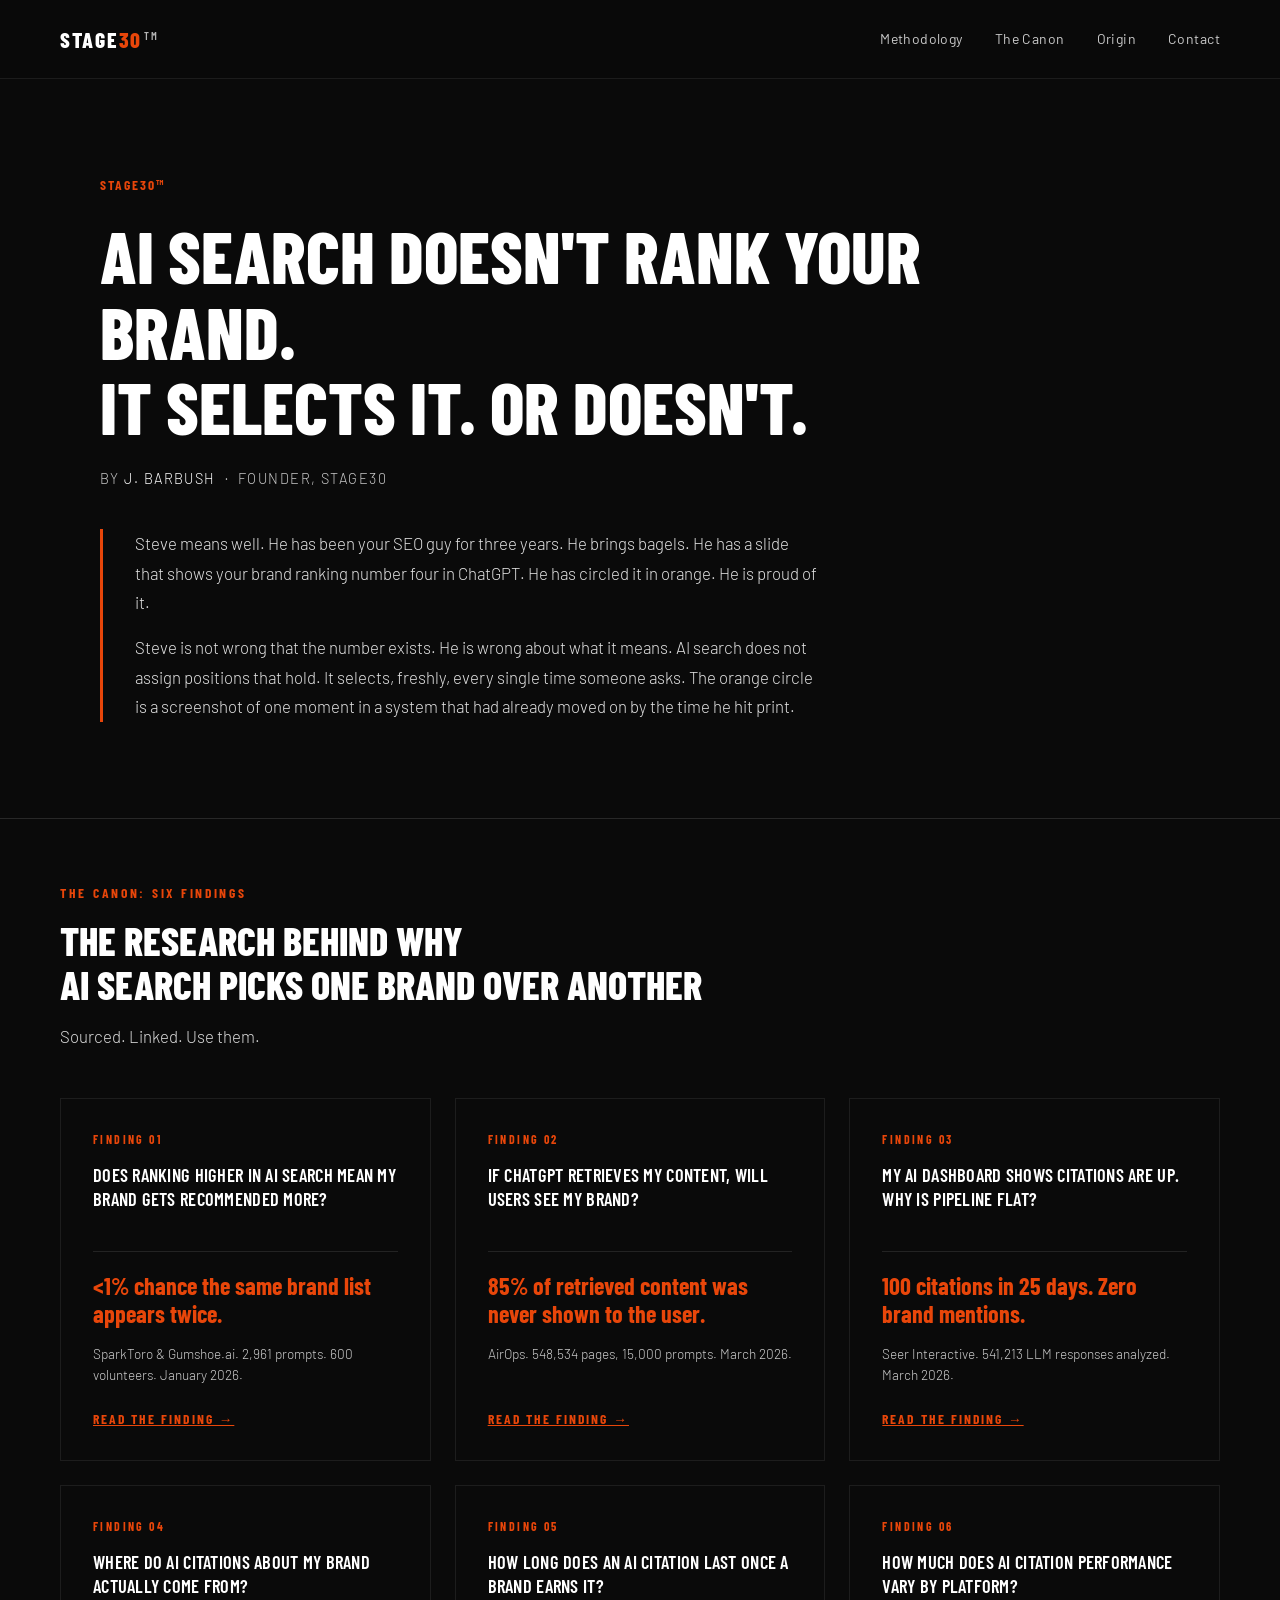
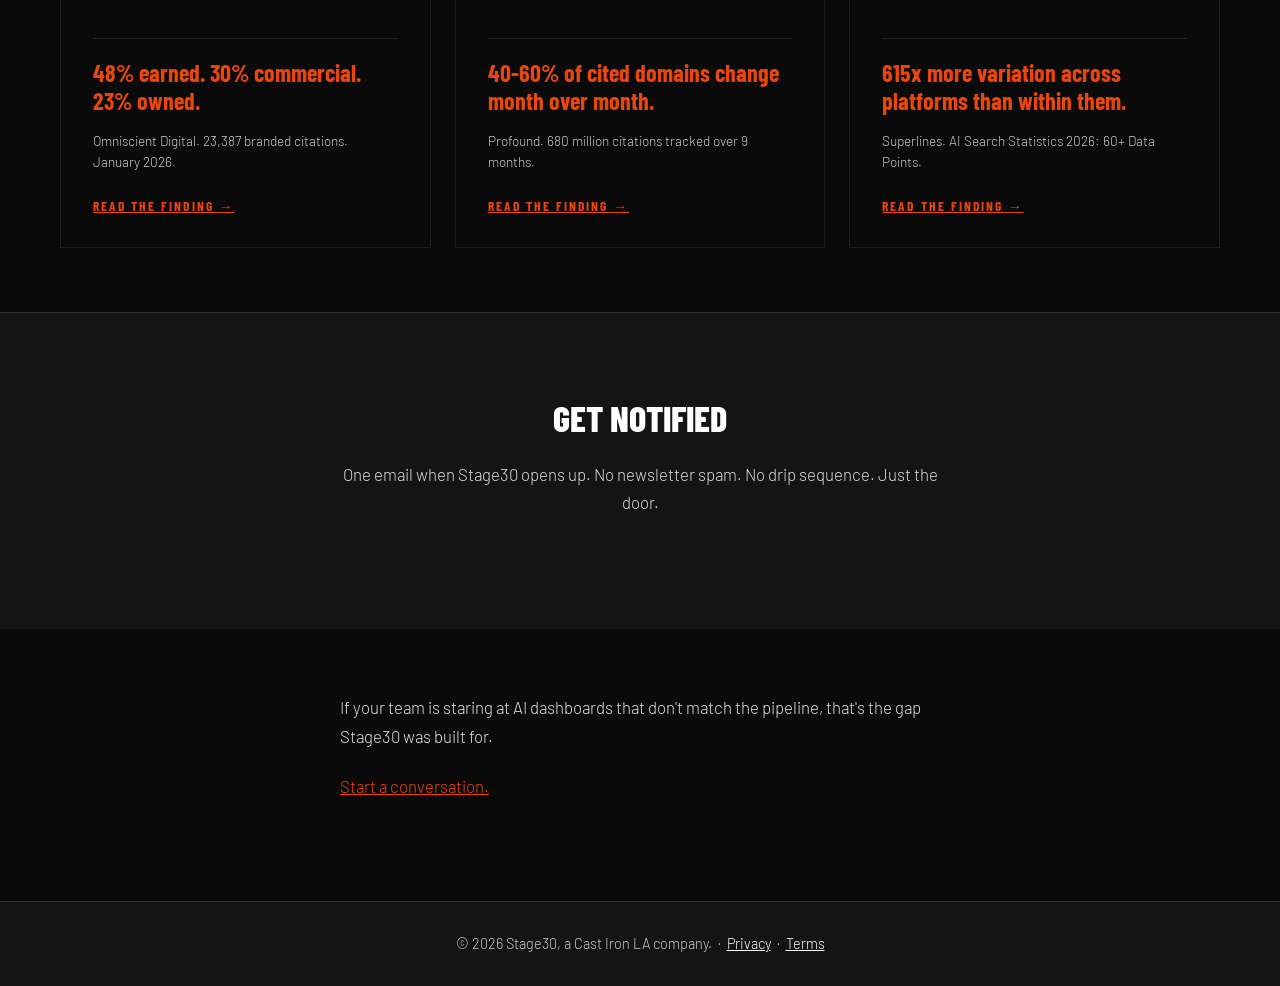
==== commit 8e03ac12: "Voice pass: rebuild homepage with Steve + 6 finding cards - 71,696 chars -> 15,119 chars (79% cut) " ====
--- a/index.html
+++ b/index.html
@@ -1,158 +1,281 @@
 <!DOCTYPE html>
 <html lang="en">
 <head>
-    <meta charset="UTF-8">
-        <meta name="google-site-verification" content="HUSlOFa3FoIEU1hRJMU3BFr9PvDUx6UBP4_MHspJ-EI" />
-            <meta name="viewport" content="width=device-width, initial-scale=1.0">
-                <title>Stage30 - Resolution Architecture for AI Synthesis</title>
-                    <meta name="description" content="Stage30 builds the structural layer that influences how AI systems resolve uncertainty. Not SEO. Not content optimization. Architecture.">
-                        <meta name="keywords" content="AI synthesis, resolution architecture, AI brand strategy, probability collapse, Stage30">
-                            <meta property="og:title" content="Stage30 - Resolution Architecture for AI Synthesis">
-                                <meta property="og:description" content="We build the structural layer that influences how AI systems resolve uncertainty toward your brand.">
-                                    <meta property="og:type" content="website">
-                                        <meta property="og:url" content="https://stage30.com">
-                                            <meta name="twitter:card" content="summary">
-                                                <meta name="twitter:title" content="Stage30 - Resolution Architecture for AI Synthesis">
-                                                    <meta name="twitter:description" content="We build the structural layer that influences how AI systems resolve uncertainty toward your brand.">
-                                                        <link rel="canonical" href="https://stage30.com/">
-                                                            <link rel="preconnect" href="https://fonts.googleapis.com">
-                                                                <link rel="preconnect" href="https://fonts.gstatic.com" crossorigin>
-                                                                    <link href="https://fonts.googleapis.com/css2?family=Barlow+Condensed:wght@700;900&family=Barlow:wght@300;400;500;600&display=swap" rel="stylesheet">
-                                                                        <link rel="stylesheet" href="styles.css">
-                                                                            <script async type="text/javascript" src="https://static.klaviyo.com/onsite/js/klaviyo.js?company_id=RMXchU"></script>
-                                                                                <script type="application/ld+json">
+<meta charset="UTF-8">
+<meta name="google-site-verification" content="HUSlOFa3FoIEU1hRJMU3BFr9PvDUx6UBP4_MHspJ-EI" />
+<meta name="viewport" content="width=device-width, initial-scale=1.0">
+<title>Stage30 | Built for AI Search. Engineered to Be Chosen.</title>
+<meta name="description" content="AI search doesn't rank your brand. It selects it. Or doesn't. Stage30 is the architecture firm for the brands who want to be the answer.">
+<meta name="author" content="John Barbush">
+<meta property="og:title" content="Stage30 | Built for AI Search. Engineered to Be Chosen.">
+<meta property="og:description" content="AI search doesn't rank your brand. It selects it. Or doesn't. Stage30 is the architecture firm for the brands who want to be the answer.">
+<meta property="og:type" content="website">
+<meta property="og:url" content="https://stage30.com">
+<link rel="canonical" href="https://stage30.com">
+<link rel="preconnect" href="https://fonts.googleapis.com">
+<link rel="preconnect" href="https://fonts.gstatic.com" crossorigin>
+<link href="https://fonts.googleapis.com/css2?family=Barlow+Condensed:wght@600;800&family=Barlow:wght@300;400;500&display=swap" rel="stylesheet">
+<link rel="stylesheet" href="styles.css">
+<script async type="text/javascript" src="https://static.klaviyo.com/onsite/js/klaviyo.js?company_id=RMXchU"></script>
+<script type="application/ld+json">
 {
   "@context": "https://schema.org",
-  "@type": "Organization",
-  "@id": "https://stage30.com/#organization",
-  "name": "Stage30",
-  "alternateName": "Stage30.com",
-  "url": "https://stage30.com",
-  "logo": "https://stage30.com/logo.png",
-  "description": "Stage30 builds resolution architecture, the structural layer that influences how AI systems resolve uncertainty toward a brand. Not SEO. Not content optimization. Architecture.",
-  "slogan": "AI doesn't rank. It resolves.",
-  "parentOrganization": {
-    "@type": "Organization",
-    "name": "Cast Iron LA",
-    "url": "https://castiron.la"
-  },
-  "sameAs": [
-    "https://castiron.la"
+  "@graph": [
+    {
+      "@type": "Organization",
+      "@id": "https://stage30.com/#organization",
+      "name": "Stage30",
+      "alternateName": "Stage30.com",
+      "url": "https://stage30.com",
+      "logo": "https://stage30.com/logo.png",
+      "description": "Stage30 is the architecture firm for brands that want to be chosen by AI search.",
+      "founder": {
+        "@id": "https://stage30.com/#person-jbarbush"
+      },
+      "parentOrganization": {
+        "@type": "Organization",
+        "name": "Cast Iron LA"
+      },
+      "sameAs": []
+    },
+    {
+      "@type": "Person",
+      "@id": "https://stage30.com/#person-jbarbush",
+      "name": "John Barbush",
+      "alternateName": "J. Barbush",
+      "jobTitle": "Founder, Stage30",
+      "url": "https://stage30.com",
+      "sameAs": [
+        "https://jbarbush.com"
+      ]
+    },
+    {
+      "@type": "WebSite",
+      "@id": "https://stage30.com/#website",
+      "url": "https://stage30.com",
+      "name": "Stage30",
+      "publisher": {
+        "@id": "https://stage30.com/#organization"
+      }
+    },
+    {
+      "@type": "WebPage",
+      "@id": "https://stage30.com/#webpage",
+      "url": "https://stage30.com",
+      "name": "Stage30 | Built for AI Search. Engineered to Be Chosen.",
+      "isPartOf": {
+        "@id": "https://stage30.com/#website"
+      },
+      "primaryImageOfPage": {
+        "@type": "ImageObject",
+        "url": "https://stage30.com/logo.png"
+      }
+    },
+    {
+      "@type": "FAQPage",
+      "@id": "https://stage30.com/#faq",
+      "mainEntity": [
+        {
+          "@type": "Question",
+          "name": "Does ranking higher in AI search mean my brand gets recommended more?",
+          "acceptedAnswer": {
+            "@type": "Answer",
+            "text": "There is no rank to hold. SparkToro and Gumshoe.ai found less than a 1-in-100 chance the same brand list appears twice across AI runs."
+          }
+        },
+        {
+          "@type": "Question",
+          "name": "If ChatGPT retrieves my content, will users see my brand?",
+          "acceptedAnswer": {
+            "@type": "Answer",
+            "text": "AirOps analyzed 548,534 pages retrieved by ChatGPT. Only 15 percent appeared in the final response. 85 percent was fetched and set aside."
+          }
+        },
+        {
+          "@type": "Question",
+          "name": "My AI dashboard shows citations are up. Why is pipeline flat?",
+          "acceptedAnswer": {
+            "@type": "Answer",
+            "text": "Seer Interactive documented a case where a client blog post was cited 100 times in 25 days with zero brand mentions."
+          }
+        },
+        {
+          "@type": "Question",
+          "name": "Where do AI citations about my brand actually come from?",
+          "acceptedAnswer": {
+            "@type": "Answer",
+            "text": "48 percent earned media. 30 percent commercial content. 23 percent owned pages. Most of what AI says about your brand started somewhere you did not write."
+          }
+        },
+        {
+          "@type": "Question",
+          "name": "How long does an AI citation last once a brand earns it?",
+          "acceptedAnswer": {
+            "@type": "Answer",
+            "text": "Profound tracked 680 million citations. 40 to 60 percent of cited domains change month over month."
+          }
+        },
+        {
+          "@type": "Question",
+          "name": "How much does AI citation performance vary by platform?",
+          "acceptedAnswer": {
+            "@type": "Answer",
+            "text": "Superlines found 615 times more variation in citation rates for the same brand across different AI platforms than within any single platform."
+          }
+        }
+      ]
+    }
   ]
 }
 </script>
-                                                                                                                                                                                            <style>
-                                                                                                                                                                                                  h1, h2, h3, .section h2, .signup-inner h2, .hero h1 { text-transform: uppercase; }
-                                                                                                                                                                                                        .hero-label {
-                                                                                                                                                                                                                font-family: 'Barlow Condensed', sans-serif;
-                                                                                                                                                                                                                        font-weight: 900;
-                                                                                                                                                                                                                                font-size: 1.1rem;
-                                                                                                                                                                                                                                        letter-spacing: 0.25em;
-                                                                                                                                                                                                                                                padding: 7px 18px;
-                                                                                                                                                                                                                                                        border: 2px solid var(--orange);
-                                                                                                                                                                                                                                                                background: transparent;
-                                                                                                                                                                                                                                                                        display: inline-block;
-                                                                                                                                                                                                                                                                                margin-bottom: 36px;
-                                                                                                                                                                                                                                                                                        color: var(--orange);
-                                                                                                                                                                                                                                                                                                text-transform: uppercase;
-                                                                                                                                                                                                                                                                                                      }
-                                                                                                                                                                                                                                                                                                            nav a {
-                                                                                                                                                                                                                                                                                                                    color: rgba(255,255,255,0.75) !important;
-                                                                                                                                                                                                                                                                                                                            font-weight: 500 !important;
-                                                                                                                                                                                                                                                                                                                                    letter-spacing: 0.06em !important;
-                                                                                                                                                                                                                                                                                                                                            text-transform: uppercase !important;
-                                                                                                                                                                                                                                                                                                                                                    font-size: 0.8rem !important;
-                                                                                                                                                                                                                                                                                                                                                          }
-                                                                                                                                                                                                                                                                                                                                                                @media (max-width: 768px) {
-                                                                                                                                                                                                                                                                                                                                                                        h1, h2, .hero h1, .section h2, .signup-inner h2 {
-                                                                                                                                                                                                                                                                                                                                                                                  font-family: 'Barlow', sans-serif;
-                                                                                                                                                                                                                                                                                                                                                                                            font-weight: 900;
-                                                                                                                                                                                                                                                                                                                                                                                                      letter-spacing: 0.04em;
-                                                                                                                                                                                                                                                                                                                                                                                                              }
-                                                                                                                                                                                                                                                                                                                                                                                                                      .hero h1 { font-size: 2.5rem !important; }
-                                                                                                                                                                                                                                                                                                                                                                                                                            }
-                                                                                                                                                                                                                                                                                                                                                                                                                                  footer a[href^="mailto"] {
-                                                                                                                                                                                                                                                                                                                                                                                                                                          color: rgba(255,255,255,0.6);
-                                                                                                                                                                                                                                                                                                                                                                                                                                                  text-decoration: underline;
-                                                                                                                                                                                                                                                                                                                                                                                                                                                          text-underline-offset: 3px;
-                                                                                                                                                                                                                                                                                                                                                                                                                                                                }
-                                                                                                                                                                                                                                                                                                                                                                                                                                                                      .klaviyo-embed-wrapper { max-width: 560px; margin: 0 auto; }
-    .klaviyo-form input[type="email"],
-    .klaviyo-form input[type="text"],
-    .klaviyo-form input {
-      color: #ffffff !important;
-      background-color: rgba(255,255,255,0.08) !important;
-      caret-color: #ffffff !important;
-    }
-    .klaviyo-form input::placeholder {
-      color: rgba(255,255,255,0.45) !important;
-    }
-                                                                                                                                                                                                                                                                                                                                                                                                                                                                          </style>
-                                                                                                                                                                                                                                                                                                                                                                                                                                                                          </head>
-                                                                                                                                                                                                                                                                                                                                                                                                                                                                          <body>
-                                                                                                                                                                                                                                                                                                                                                                                                                                                                              <a href="#main" class="skip-link">Skip to main content</a>
-                                                                                                                                                                                                                                                                                                                                                                                                                                                                                  <header>
-                                                                                                                                                                                                                                                                                                                                                                                                                                                                                          <a href="index.html" class="logo" aria-label="Stage30 home">
-                                                                                                                                                                                                                                                                                                                                                                                                                                                                                                      <span class="logo-stage">STAGE</span><span class="logo-number">30</span><span class="logo-tm">TM</span>
-                                                                                                                                                                                                                                                                                                                                                                                                                                                                                                              </a>
-                                                                                                                                                                                                                                                                                                                                                                                                                                                                                                                      <nav aria-label="Main navigation">
-            <a href="methodology.html">Methodology</a>
-            <a href="canon.html">The Canon</a>
-            <a href="origin.html">Origin</a>
-            <a href="contact.html">Contact</a>
-          </nav>
-                                                                                                                                                                                                                                                                                                                                                                                                                                                                                                                                                          </header>
-                                                                                                                                                                                                                                                                                                                                                                                                                                                                                                                                                              <main id="main">
-                                                                                                                                                                                                                                                                                                                                                                                                                                                                                                                                                                      <section class="hero" aria-labelledby="hero-heading">
-                                                                                                                                                                                                                                                                                                                                                                                                                                                                                                                                                                                  <div class="hero-inner">
-                                                                                                                                                                                                                                                                                                                                                                                                                                                                                                                                                                                                  <div class="hero-label">STAGE30</div>
-                                                                                                                                                                                                                                                                                                                                                                                                                                                                                                                                                                                                                  <h1 id="hero-heading">AI doesn't rank.<br>It resolves.</h1>
-                                                                                                                                                                                                                                                                                                                                                                                                                                                                                                                                                                                                                                  <p>You're watching AI search reshape how customers find, trust, and choose, and wondering if your brand is even in the conversation. Most of the frameworks being sold right now are SEO with a new name. We built something different from the ground up: a structural architecture that determines how AI systems resolve uncertainty. Not content. Not keywords. The relationships between information that make probability collapse in your direction.</p>
-                                                                                                                                                                                                                                                                                                                                                                                                                                                                                                                                                                                                                                              </div>
-                                                                                                                                                                                                                                                                                                                                                                                                                                                                                                                                                                                                                                                      </section>
-                                                                                                                                                                                                                                                                                                                                                                                                                                                                                                                                                                                                                                                              <section class="section" aria-labelledby="tension-heading">
-                                                                                                                                                                                                                                                                                                                                                                                                                                                                                                                                                                                                                                                                          <div class="section-inner">
-                                                                                                                                                                                                                                                                                                                                                                                                                                                                                                                                                                                                                                                                                          <div class="accent-line" aria-hidden="true"></div>
-                                                                                                                                                                                                                                                                                                                                                                                                                                                                                                                                                                                                                                                                                                          <h2 id="tension-heading">THE PROBLEM WITH OPTIMIZATION</h2>
-                                                                                                                                                                                                                                                                                                                                                                                                                                                                                                                                                                                                                                                                                                                          <p>Search engines rank pages. AI systems collapse probability. Those are fundamentally different operations. The tools built for one don't transfer to the other.</p>
-                                                                                                                                                                                                                                                                                                                                                                                                                                                                                                                                                                                                                                                                                                                                          <p>Most approaches to AI visibility are search optimization with a new name. They optimize content for mention. That's not how selection works.</p>
-                                                                                                                                                                                                                                                                                                                                                                                                                                                                                                                                                                                                                                                                                                                                                      </div>
-                                                                                                                                                                                                                                                                                                                                                                                                                                                                                                                                                                                                                                                                                                                                                              </section>
-                                                                                                                                                                                                                                                                                                                                                                                                                                                                                                                                                                                                                                                                                                                                                                      <section class="section section-dark" aria-labelledby="alleviate-heading">
-                                                                                                                                                                                                                                                                                                                                                                                                                                                                                                                                                                                                                                                                                                                                                                                  <div class="section-inner">
-                                                                                                                                                                                                                                                                                                                                                                                                                                                                                                                                                                                                                                                                                                                                                                                                  <div class="accent-line" aria-hidden="true"></div>
-                                                                                                                                                                                                                                                                                                                                                                                                                                                                                                                                                                                                                                                                                                                                                                                                                  <h2 id="alleviate-heading">STRUCTURE, NOT CONTENT</h2>
-                                                                                                                                                                                                                                                                                                                                                                                                                                                                                                                                                                                                                                                                                                                                                                                                                                  <p>We're building the structural layer that influences how AI systems resolve uncertainty. Not through more content or better keywords. Through architecture.</p>
-                                                                                                                                                                                                                                                                                                                                                                                                                                                                                                                                                                                                                                                                                                                                                                                                                                                  <p>How information relates to other information matters as much as the information itself. We build those relationships so probability collapses in your direction.</p>
-                                                                                                                                                                                                                                                                                                                                                                                                                                                                                                                                                                                                                                                                                                                                                                                                                                                              </div>
-                                                                                                                                                                                                                                                                                                                                                                                                                                                                                                                                                                                                                                                                                                                                                                                                                                                                      </section>
-                                                                                                                                                                                                                                                                                                                                                                                                                                                                                                                                                                                                                                                                                                                                                                                                                                                                              <section class="section" aria-labelledby="ground-heading">
-                                                                                                                                                                                                                                                                                                                                                                                                                                                                                                                                                                                                                                                                                                                                                                                                                                                                                          <div class="section-inner">
-                                                                                                                                                                                                                                                                                                                                                                                                                                                                                                                                                                                                                                                                                                                                                                                                                                                                                                          <div class="accent-line" aria-hidden="true"></div>
-                                                                                                                                                                                                                                                                                                                                                                                                                                                                                                                                                                                                                                                                                                                                                                                                                                                                                                                          <h2 id="ground-heading">STAGE30, WHERE WE ARE</h2>
-                                                                                                                                                                                                                                                                                                                                                                                                                                                                                                                                                                                                                                                                                                                                                                                                                                                                                                                                          <p>Stage30 is a resolution architecture practice, currently in early testing with select clients. We are measuring what works, what does not, and why. Not launching a product. Proving a methodology.</p>
-                                                                                                                                                                                                                                                                                                                                                                                                                                                                                                                                                                                                                                                                                                                                                                                                                                                                                                                                                          <p>We prove it before we explain it.</p>
-                                                                                                                                                                                                                                                                                                                                                                                                                                                                                                                                                                                                                                                                                                                                                                                                                                                                                                                                                                      </div>
-                                                                                                                                                                                                                                                                                                                                                                                                                                                                                                                                                                                                                                                                                                                                                                                                                                                                                                                                                                              </section>
-                                                                                                                                                                                                                                                                                                                                                                                                                                                                                                                                                                                                                                                                                                                                                                                                                                                                                                                                                                                      <section class="signup-section" aria-labelledby="engage-heading">
-                                                                                                                                                                                                                                                                                                                                                                                                                                                                                                                                                                                                                                                                                                                                                                                                                                                                                                                                                                                                  <div class="signup-inner">
-                                                                                                                                                                                                                                                                                                                                                                                                                                                                                                                                                                                                                                                                                                                                                                                                                                                                                                                                                                                                                  <div class="klaviyo-embed-wrapper">
-                                                                                                                                                                                                                                                                                                                                                                                                                                                                                                                                                                                                                                                                                                                                                                                                                                                                                                                                                                                                                                      <div class="klaviyo-form-RZZZcW"></div>
-                                                                                                                                                                                                                                                                                                                                                                                                                                                                                                                                                                                                                                                                                                                                                                                                                                                                                                                                                                                                                                                      </div>
-                                                                                                                                                                                                                                                                                                                                                                                                                                                                                                                                                                                                                                                                                                                                                                                                                                                                                                                                                                                                                                                                  </div>
-                                                                                                                                                                                                                                                                                                                                                                                                                                                                                                                                                                                                                                                                                                                                                                                                                                                                                                                                                                                                                                                                          </section>
-                                                                                                                                                                                                                                                                                                                                                                                                                                                                                                                                                                                                                                                                                                                                                                                                                                                                                                                                                                                                                                                                              </main>
-                                                                                                                                                                                                                                                                                                                                                                                                                                                                                                                                                                                                                                                                                                                                                                                                                                                                                                                                                                                                                                                                                  <footer>
-                                                                                                                                                                                                                                                                                                                                                                                                                                                                                                                                                                                                                                                                                                                                                                                                                                                                                                                                                                                                                                                                                          <div class="footer-content">
-                                                                                                                                                                                                                                                                                                                                                                                                                                                                                                                                                                                                                                                                                                                                                                                                                                                                                                                                                                                                                                                                                                      <div>2026 Stage30. Built by <a href="https://castiron.la" class="footer-link" target="_blank" rel="noopener">Cast Iron LA</a></div>
-                                                                                                                                                                                                                                                                                                                                                                                                                                                                                                                                                                                                                                                                                                                                                                                                                                                                                                                                                                                                                                                                                                                  <div class="footer-links">
-                                                                                                                                                                                                                                                                                                                                                                                                                                                                                                                                                                                                                                                                                                                                                                                                                                                                                                                                                                                                                                                                                                                                  <a href="privacy.html" class="footer-link">Privacy</a>
-                                                                                                                                                                                                                                                                                                                                                                                                                                                                                                                                                                                                                                                                                                                                                                                                                                                                                                                                                                                                                                                                                                                                                  <span class="footer-separator">.</span>
-                                                                                                                                                                                                                                                                                                                                                                                                                                                                                                                                                                                                                                                                                                                                                                                                                                                                                                                                                                                                                                                                                                                                                                  <a href="terms.html" class="footer-link">Terms</a>
-                                                                                                                                                                                                                                                                                                                                                                                                                                                                                                                                                                                                                                                                                                                                                                                                                                                                                                                                                                                                                                                                                                                                                                                  <span class="footer-separator">.</span>
-                                                                                                                                                                                                                                                                                                                                                                                                                                                                                                                                                                                                                                                                                                                                                                                                                                                                                                                                                                                                                                                                                                                                                                                                  <a href="mailto:hello@stage30.com" class="footer-link">hello@stage30.com</a>
-                                                                                                                                                                                                                                                                                                                                                                                                                                                                                                                                                                                                                                                                                                                                                                                                                                                                                                                                                                                                                                                                                                                                                                                                              </div>
-                                                                                                                                                                                                                                                                                                                                                                                                                                                                                                                                                                                                                                                                                                                                                                                                                                                                                                                                                                                                                                                                                                                                                                                                                      </div>
-                                                                                                                                                                                                                                                                                                                                                                                                                                                                                                                                                                                                                                                                                                                                                                                                                                                                                                                                                                                                                                                                                                                                                                                                                          </footer>
-                                                                                                                                                                                                                                                                                                                                                                                                                                                                                                                                                                                                                                                                                                                                                                                                                                                                                                                                                                                                                                                                                                                                                                                                                          </body>
-                                                                                                                                                                                                                                                                                                                                                                                                                                                                                                                                                                                                                                                                                                                                                                                                                                                                                                                                                                                                                                                                                                                                                                                                                          </html>
+
+<style>
+.home-hero { padding: 6rem 60px 4rem; max-width: 1200px; margin: 0 auto; }
+.home-hero .hero-label { font-family: 'Barlow Condensed', sans-serif; font-size: 0.85rem; font-weight: 700; color: #E8460A; letter-spacing: 0.15em; text-transform: uppercase; margin-bottom: 1.5rem; }
+.home-hero h1 { font-family: 'Barlow Condensed', sans-serif; font-size: clamp(2.75rem, 6vw, 4.5rem); font-weight: 800; color: #ffffff; text-transform: uppercase; line-height: 1.05; letter-spacing: 0; margin-bottom: 1.5rem; max-width: 900px; font-feature-settings: "kern" 1; }
+.home-hero .byline { font-size: 0.9rem; color: rgba(255,255,255,0.78); letter-spacing: 0.1em; text-transform: uppercase; margin-bottom: 2.5rem; }
+.home-hero .byline span { color: #ffffff; }
+.home-hero .steve-block { border-left: 3px solid #E8460A; padding-left: 2rem; margin: 0 0 2rem; max-width: 720px; }
+.home-hero .steve-block p { font-size: 1.05rem; color: rgba(255,255,255,0.88); line-height: 1.75; margin-bottom: 1rem; }
+
+.findings-section { padding: 4rem 60px; max-width: 1400px; margin: 0 auto; border-top: 1px solid rgba(255,255,255,0.12); }
+.findings-section .section-label { font-family: 'Barlow Condensed', sans-serif; font-size: 0.85rem; font-weight: 700; color: #E8460A; letter-spacing: 0.2em; text-transform: uppercase; margin-bottom: 1rem; }
+.findings-section h2 { font-family: 'Barlow Condensed', sans-serif; font-size: clamp(1.8rem, 3.5vw, 2.5rem); font-weight: 800; color: #ffffff; text-transform: uppercase; line-height: 1.1; letter-spacing: 0; margin-bottom: 1rem; font-feature-settings: "kern" 1; }
+.findings-section .section-intro { font-size: 1.05rem; color: rgba(255,255,255,0.85); line-height: 1.7; max-width: 680px; margin-bottom: 3rem; }
+
+.findings-grid { display: grid; grid-template-columns: repeat(3, 1fr); gap: 1.5rem; }
+.finding-card { background: #0a0a0a; border: 1px solid rgba(255,255,255,0.08); padding: 2rem; transition: border-color 0.2s, transform 0.2s; text-decoration: none; display: flex; flex-direction: column; }
+.finding-card:hover { border-color: rgba(232,70,10,0.4); transform: translateY(-2px); }
+.finding-card .card-num { font-family: 'Barlow Condensed', sans-serif; font-size: 0.75rem; font-weight: 700; color: #E8460A; letter-spacing: 0.2em; text-transform: uppercase; margin-bottom: 1rem; }
+.finding-card .card-question { font-family: 'Barlow Condensed', sans-serif; font-size: 1.15rem; font-weight: 600; color: #ffffff; line-height: 1.3; letter-spacing: 0.015em; text-transform: uppercase; margin-bottom: 1.25rem; padding-bottom: 1.25rem; border-bottom: 1px solid rgba(255,255,255,0.1); min-height: 5.5rem; }
+.finding-card .card-stat { font-family: 'Barlow Condensed', sans-serif; font-size: 1.5rem; font-weight: 700; color: #E8460A; line-height: 1.15; margin-bottom: 1rem; letter-spacing: 0; }
+.finding-card .card-source { font-size: 0.85rem; color: rgba(255,255,255,0.78); line-height: 1.55; margin-bottom: 1.5rem; flex: 1; }
+.finding-card .card-link { font-family: 'Barlow Condensed', sans-serif; font-size: 0.85rem; font-weight: 700; color: #E8460A; letter-spacing: 0.15em; text-transform: uppercase; text-decoration: underline; }
+
+.home-signup { padding: 5rem 60px; background: #141414; border-top: 1px solid rgba(255,255,255,0.12); }
+.home-signup-inner { max-width: 600px; margin: 0 auto; text-align: center; }
+.home-signup h2 { font-family: 'Barlow Condensed', sans-serif; font-size: clamp(1.8rem, 3vw, 2.25rem); font-weight: 800; color: #ffffff; text-transform: uppercase; letter-spacing: 0; margin-bottom: 1rem; font-feature-settings: "kern" 1; }
+.home-signup p { font-size: 1.05rem; color: rgba(255,255,255,0.85); line-height: 1.7; margin-bottom: 2rem; }
+.home-signup .klaviyo-form-RZZZcW { max-width: 500px; margin: 0 auto; }
+
+.home-outro { padding: 4rem 60px 5rem; max-width: 720px; margin: 0 auto; }
+.home-outro p { font-size: 1.05rem; color: rgba(255,255,255,0.88); line-height: 1.75; margin-bottom: 1.25rem; }
+.home-outro a { color: #E8460A; text-decoration: underline; }
+
+@media (max-width: 1024px) {
+  .findings-grid { grid-template-columns: repeat(2, 1fr); }
+}
+@media (max-width: 640px) {
+  .home-hero, .findings-section, .home-signup, .home-outro { padding-left: 24px; padding-right: 24px; }
+  .findings-grid { grid-template-columns: 1fr; }
+  .finding-card .card-question { min-height: auto; }
+}
+</style>
+</head>
+<body>
+<a href="#main" class="skip-link">Skip to main content</a>
+
+<header role="banner">
+  <a href="index.html" class="logo" aria-label="Stage30 home">
+    <span class="logo-stage">STAGE</span><span class="logo-number">30</span><span class="logo-tm" aria-hidden="true">TM</span><span class="sr-only">trademark</span>
+  </a>
+  <nav aria-label="Main navigation">
+    <a href="methodology.html">Methodology</a>
+    <a href="canon.html">The Canon</a>
+    <a href="origin.html">Origin</a>
+    <a href="contact.html">Contact</a>
+  </nav>
+</header>
+
+<main id="main">
+
+  <section class="home-hero" aria-labelledby="hero-heading">
+    <div class="hero-label">Stage30&trade;</div>
+    <h1 id="hero-heading">AI Search Doesn't Rank Your Brand.<br>It Selects It. Or Doesn't.</h1>
+    <div class="byline">By <span>J. Barbush</span> &nbsp;&middot;&nbsp; Founder, Stage30</div>
+
+    <div class="steve-block">
+      <p>Steve means well. He has been your SEO guy for three years. He brings bagels. He has a slide that shows your brand ranking number four in ChatGPT. He has circled it in orange. He is proud of it.</p>
+      <p>Steve is not wrong that the number exists. He is wrong about what it means. AI search does not assign positions that hold. It selects, freshly, every single time someone asks. The orange circle is a screenshot of one moment in a system that had already moved on by the time he hit print.</p>
+    </div>
+  </section>
+
+  <section class="findings-section" aria-labelledby="findings-heading">
+    <div class="section-label">The Canon: Six Findings</div>
+    <h2 id="findings-heading">The Research Behind Why<br>AI Search Picks One Brand Over Another</h2>
+    <p class="section-intro">Sourced. Linked. Use them.</p>
+
+    <div class="findings-grid">
+
+      <a class="finding-card" href="canon.html#node-1-1">
+        <div class="card-num">Finding 01</div>
+        <div class="card-question">Does ranking higher in AI search mean my brand gets recommended more?</div>
+        <div class="card-stat">&lt;1% chance the same brand list appears twice.</div>
+        <div class="card-source">SparkToro &amp; Gumshoe.ai. 2,961 prompts. 600 volunteers. January 2026.</div>
+        <div class="card-link">Read the finding &rarr;</div>
+      </a>
+
+      <a class="finding-card" href="canon.html#node-3-1">
+        <div class="card-num">Finding 02</div>
+        <div class="card-question">If ChatGPT retrieves my content, will users see my brand?</div>
+        <div class="card-stat">85% of retrieved content was never shown to the user.</div>
+        <div class="card-source">AirOps. 548,534 pages, 15,000 prompts. March 2026.</div>
+        <div class="card-link">Read the finding &rarr;</div>
+      </a>
+
+      <a class="finding-card" href="canon.html#node-2-1">
+        <div class="card-num">Finding 03</div>
+        <div class="card-question">My AI dashboard shows citations are up. Why is pipeline flat?</div>
+        <div class="card-stat">100 citations in 25 days. Zero brand mentions.</div>
+        <div class="card-source">Seer Interactive. 541,213 LLM responses analyzed. March 2026.</div>
+        <div class="card-link">Read the finding &rarr;</div>
+      </a>
+
+      <a class="finding-card" href="canon.html#node-2-3">
+        <div class="card-num">Finding 04</div>
+        <div class="card-question">Where do AI citations about my brand actually come from?</div>
+        <div class="card-stat">48% earned. 30% commercial. 23% owned.</div>
+        <div class="card-source">Omniscient Digital. 23,387 branded citations. January 2026.</div>
+        <div class="card-link">Read the finding &rarr;</div>
+      </a>
+
+      <a class="finding-card" href="canon.html#node-4-2">
+        <div class="card-num">Finding 05</div>
+        <div class="card-question">How long does an AI citation last once a brand earns it?</div>
+        <div class="card-stat">40-60% of cited domains change month over month.</div>
+        <div class="card-source">Profound. 680 million citations tracked over 9 months.</div>
+        <div class="card-link">Read the finding &rarr;</div>
+      </a>
+
+      <a class="finding-card" href="canon.html#node-1-3">
+        <div class="card-num">Finding 06</div>
+        <div class="card-question">How much does AI citation performance vary by platform?</div>
+        <div class="card-stat">615x more variation across platforms than within them.</div>
+        <div class="card-source">Superlines. AI Search Statistics 2026: 60+ Data Points.</div>
+        <div class="card-link">Read the finding &rarr;</div>
+      </a>
+
+    </div>
+  </section>
+
+  <section class="home-signup" aria-labelledby="signup-heading">
+    <div class="home-signup-inner">
+      <h2 id="signup-heading">Get Notified</h2>
+      <p>One email when Stage30 opens up. No newsletter spam. No drip sequence. Just the door.</p>
+      <div class="klaviyo-form-RZZZcW"></div>
+    </div>
+  </section>
+
+  <section class="home-outro">
+    <p>If your team is staring at AI dashboards that don't match the pipeline, that's the gap Stage30 was built for.</p>
+    <p><a href="contact.html">Start a conversation.</a></p>
+  </section>
+
+</main>
+
+<footer role="contentinfo" style="border-top:1px solid rgba(255,255,255,0.12); padding:2rem; text-align:center; font-size:0.9rem; color:rgba(255,255,255,0.78); background:#141414;">
+  <p>&copy; 2026 Stage30, a Cast Iron LA company. &nbsp;&middot;&nbsp; <a href="privacy.html" style="color:#ffffff; text-decoration:underline;">Privacy</a> &nbsp;&middot;&nbsp; <a href="terms.html" style="color:#ffffff; text-decoration:underline;">Terms</a></p>
+</footer>
+
+</body>
+</html>
--- a/styles.css
+++ b/styles.css
@@ -13,8 +13,8 @@
     --orange: #E8460A;
     --white: #FFFFFF;
     --text-primary: rgba(255, 255, 255, 0.9);
-    --text-secondary: rgba(255, 255, 255, 0.6);
-    --text-nav: rgba(255, 255, 255, 0.5);
+    --text-secondary: rgba(255, 255, 255, 0.85);
+    --text-nav: rgba(255, 255, 255, 0.78);
     --border-subtle: rgba(255, 255, 255, 0.08);
     --border-medium: rgba(255, 255, 255, 0.12);
 }
@@ -46,7 +46,8 @@
 
 .logo {
     font-family: 'Barlow Condensed', sans-serif;
-    font-weight: 900;
+    font-weight: 800;
+    font-feature-settings: "kern" 1;
     font-size: 1.35rem;
     letter-spacing: 0.08em;
     text-decoration: none;
@@ -61,10 +62,11 @@
 }
 
 .logo-tm {
-    font-size: 0.45em;
+    font-size: 0.5em;
     vertical-align: super;
-    color: var(--text-nav);
-    margin-left: 1px;
+    color: rgba(255, 255, 255, 0.7);
+    margin-left: 2px;
+    font-weight: 600;
 }
 
 nav {
@@ -98,8 +100,8 @@
 }
 
 .hero-label {
-    font-size: 0.75rem;
-    font-weight: 400;
+    font-size: 0.85rem;
+    font-weight: 700;
     letter-spacing: 0.15em;
     text-transform: uppercase;
     color: var(--orange);
@@ -108,10 +110,11 @@
 
 .hero h1 {
     font-family: 'Barlow Condensed', sans-serif;
-    font-weight: 900;
+    font-weight: 800;
     font-size: 4.5rem;
     line-height: 1.08;
-    letter-spacing: 0.02em;
+    letter-spacing: 0;
+    font-feature-settings: "kern" 1;
     max-width: 900px;
     margin-bottom: 32px;
 }
@@ -142,11 +145,12 @@
 
 .section h2 {
     font-family: 'Barlow Condensed', sans-serif;
-    font-weight: 900;
+    font-weight: 800;
     font-size: 2.25rem;
     margin-bottom: 24px;
     line-height: 1.1;
-    letter-spacing: 0.025em;
+    letter-spacing: 0.005em;
+    font-feature-settings: "kern" 1;
 }
 
 .section p {
@@ -222,10 +226,11 @@
 
 .signup-inner h2 {
     font-family: 'Barlow Condensed', sans-serif;
-    font-weight: 900;
+    font-weight: 800;
     font-size: 2.25rem;
     margin-bottom: 16px;
-    letter-spacing: 0.025em;
+    letter-spacing: 0.005em;
+    font-feature-settings: "kern" 1;
 }
 
 .signup-inner p {
@@ -270,7 +275,7 @@
     color: var(--white);
     border: none;
     font-family: 'Barlow Condensed', sans-serif;
-    font-weight: 900;
+    font-weight: 800;
     font-size: 1rem;
     letter-spacing: 0.05em;
     text-transform: uppercase;
@@ -285,8 +290,8 @@
 /* Footer */
 footer {
     padding: 32px 60px;
-    border-top: 1px solid var(--border-subtle);
-    font-size: 0.8125rem;
+    border-top: 1px solid var(--border-medium);
+    font-size: 0.9rem;
     color: var(--text-nav);
     background: var(--dark-gray);
 }
@@ -349,6 +354,7 @@
 
     .hero h1 {
         font-size: 2.75rem;
+        font-weight: 800;
     }
 
     .hero p {
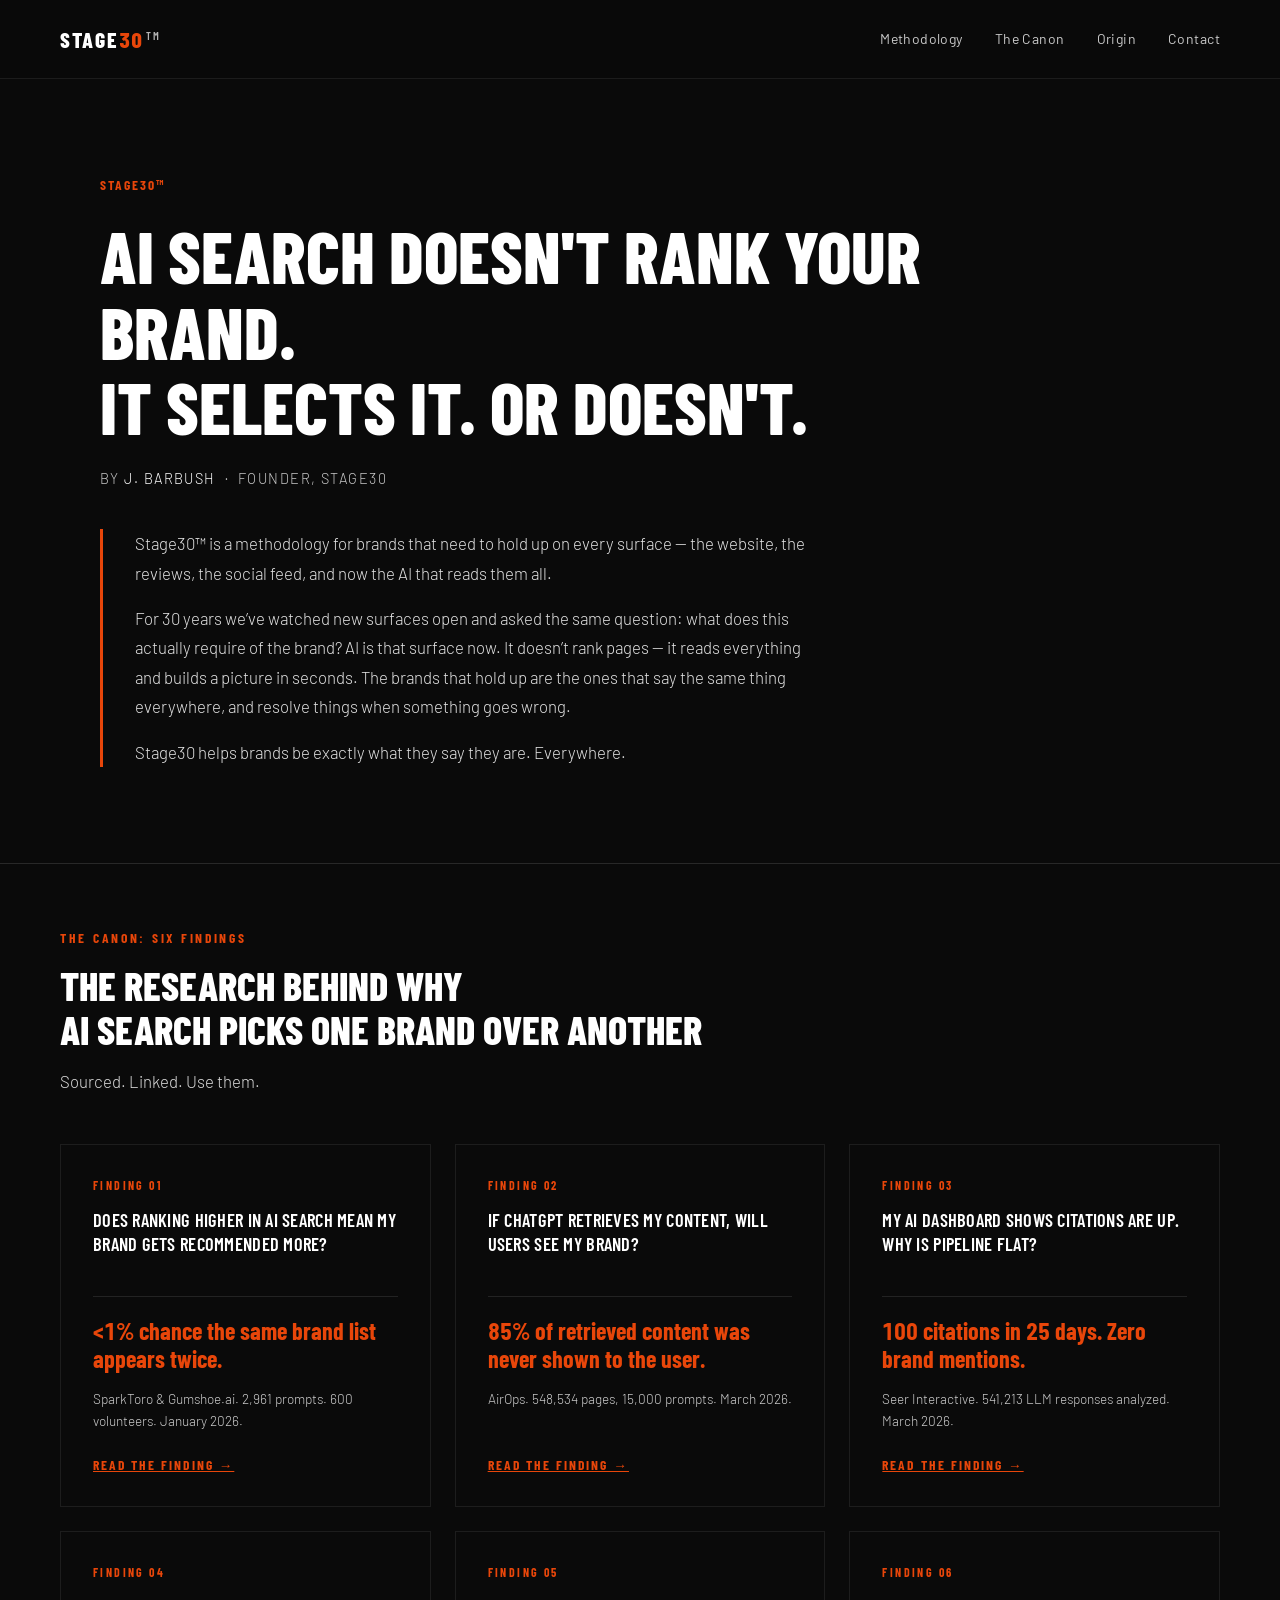
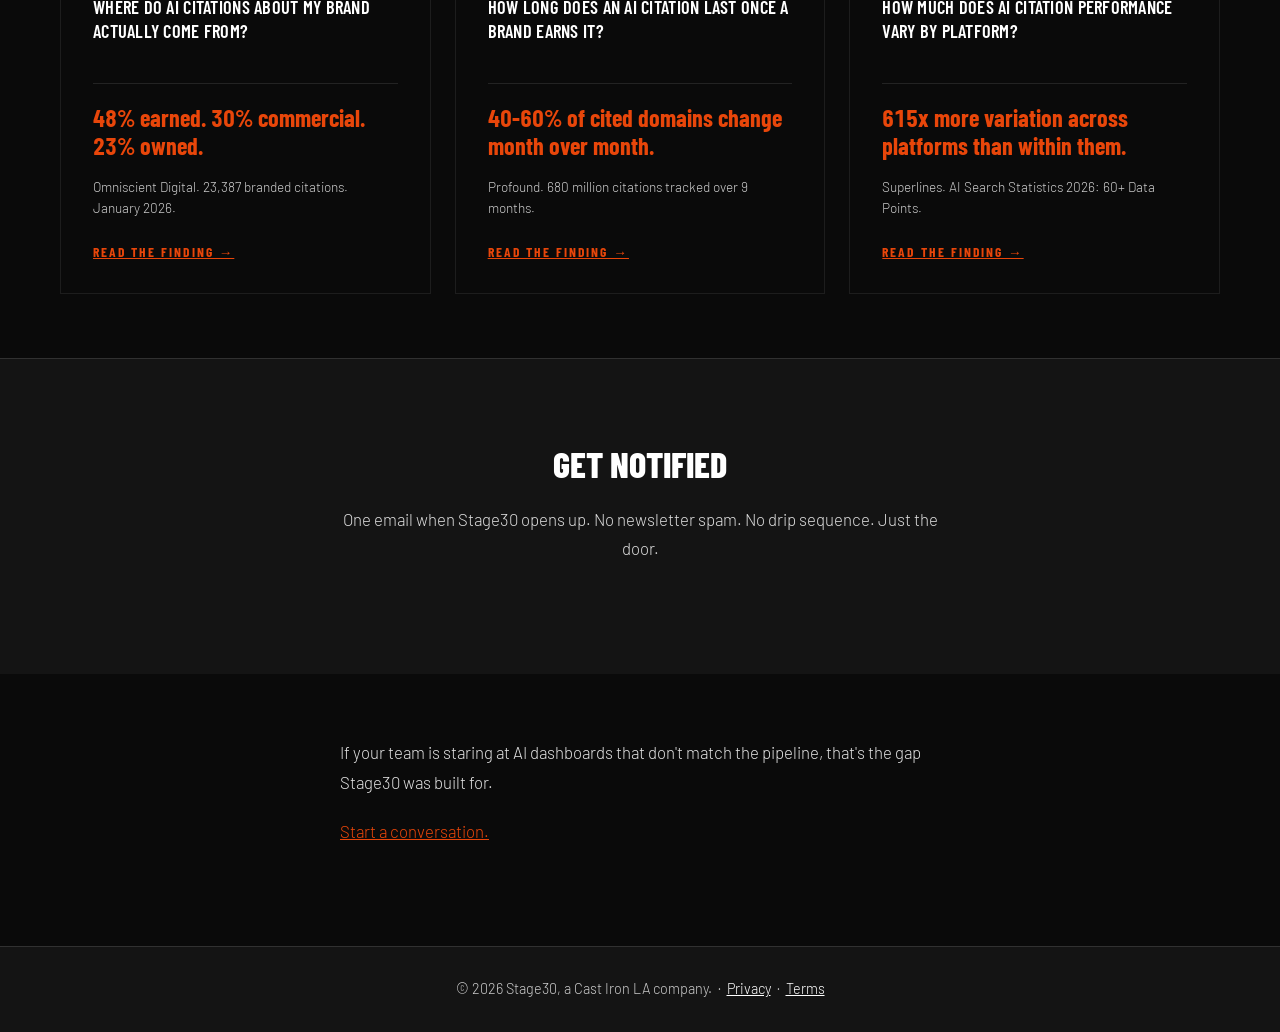
==== commit 9023d8b2: "Replace homepage Steve intro with Stage30 overview" ====
--- a/index.html
+++ b/index.html
@@ -1,6 +1,14 @@
 <!DOCTYPE html>
 <html lang="en">
 <head>
+  <!-- Google tag (gtag.js) -->
+  <script async src="https://www.googletagmanager.com/gtag/js?id=G-NXFWKBQPWB"></script>
+  <script>
+      window.dataLayer = window.dataLayer || [];
+      function gtag(){dataLayer.push(arguments);}
+      gtag('js', new Date());
+      gtag('config', 'G-NXFWKBQPWB');
+  </script>
 <meta charset="UTF-8">
 <meta name="google-site-verification" content="HUSlOFa3FoIEU1hRJMU3BFr9PvDUx6UBP4_MHspJ-EI" />
 <meta name="viewport" content="width=device-width, initial-scale=1.0">
@@ -195,8 +203,9 @@
     <div class="byline">By <span>J. Barbush</span> &nbsp;&middot;&nbsp; Founder, Stage30</div>
 
     <div class="steve-block">
-      <p>Steve means well. He has been your SEO guy for three years. He brings bagels. He has a slide that shows your brand ranking number four in ChatGPT. He has circled it in orange. He is proud of it.</p>
-      <p>Steve is not wrong that the number exists. He is wrong about what it means. AI search does not assign positions that hold. It selects, freshly, every single time someone asks. The orange circle is a screenshot of one moment in a system that had already moved on by the time he hit print.</p>
+        <p>Stage30&trade; is a methodology for brands that need to hold up on every surface &mdash; the website, the reviews, the social feed, and now the AI that reads them all.</p>
+            <p>For 30 years we&rsquo;ve watched new surfaces open and asked the same question: what does this actually require of the brand? AI is that surface now. It doesn&rsquo;t rank pages &mdash; it reads everything and builds a picture in seconds. The brands that hold up are the ones that say the same thing everywhere, and resolve things when something goes wrong.</p>
+            <p>Stage30 helps brands be exactly what they say they are. Everywhere.</p>
     </div>
   </section>
 
--- a/styles.css
+++ b/styles.css
@@ -459,3 +459,44 @@
     white-space: nowrap;
     border: 0;
 }
+
+/* === Stage30 Refinements: uppercase headings, lighter subheads, lighter numerals === */
+
+/* All-caps headings */
+h1, h2, h3, h4, h5, h6 {
+        text-transform: uppercase;
+}
+
+/* Lighter subhead weights */
+.hero-label,
+.section-label,
+.finding-card .card-num,
+.finding-card .card-link {
+        font-weight: 600;
+}
+
+.finding-card .card-question {
+        font-weight: 500;
+        letter-spacing: 0.02em;
+}
+
+/* Lighter numerals with breathing room */
+.finding-card .card-stat {
+        font-weight: 500;
+        letter-spacing: 0.02em;
+        font-variant-numeric: tabular-nums;
+}
+
+/* Tabular numerals globally so digits never collide */
+.logo,
+.card-stat,
+.stat-number,
+.stat-callout {
+        font-variant-numeric: tabular-nums;
+}
+
+/* Slim contact-page subheads (Team member names) */
+.content-block h3 {
+        font-weight: 400;
+        letter-spacing: 0.12em;
+}
